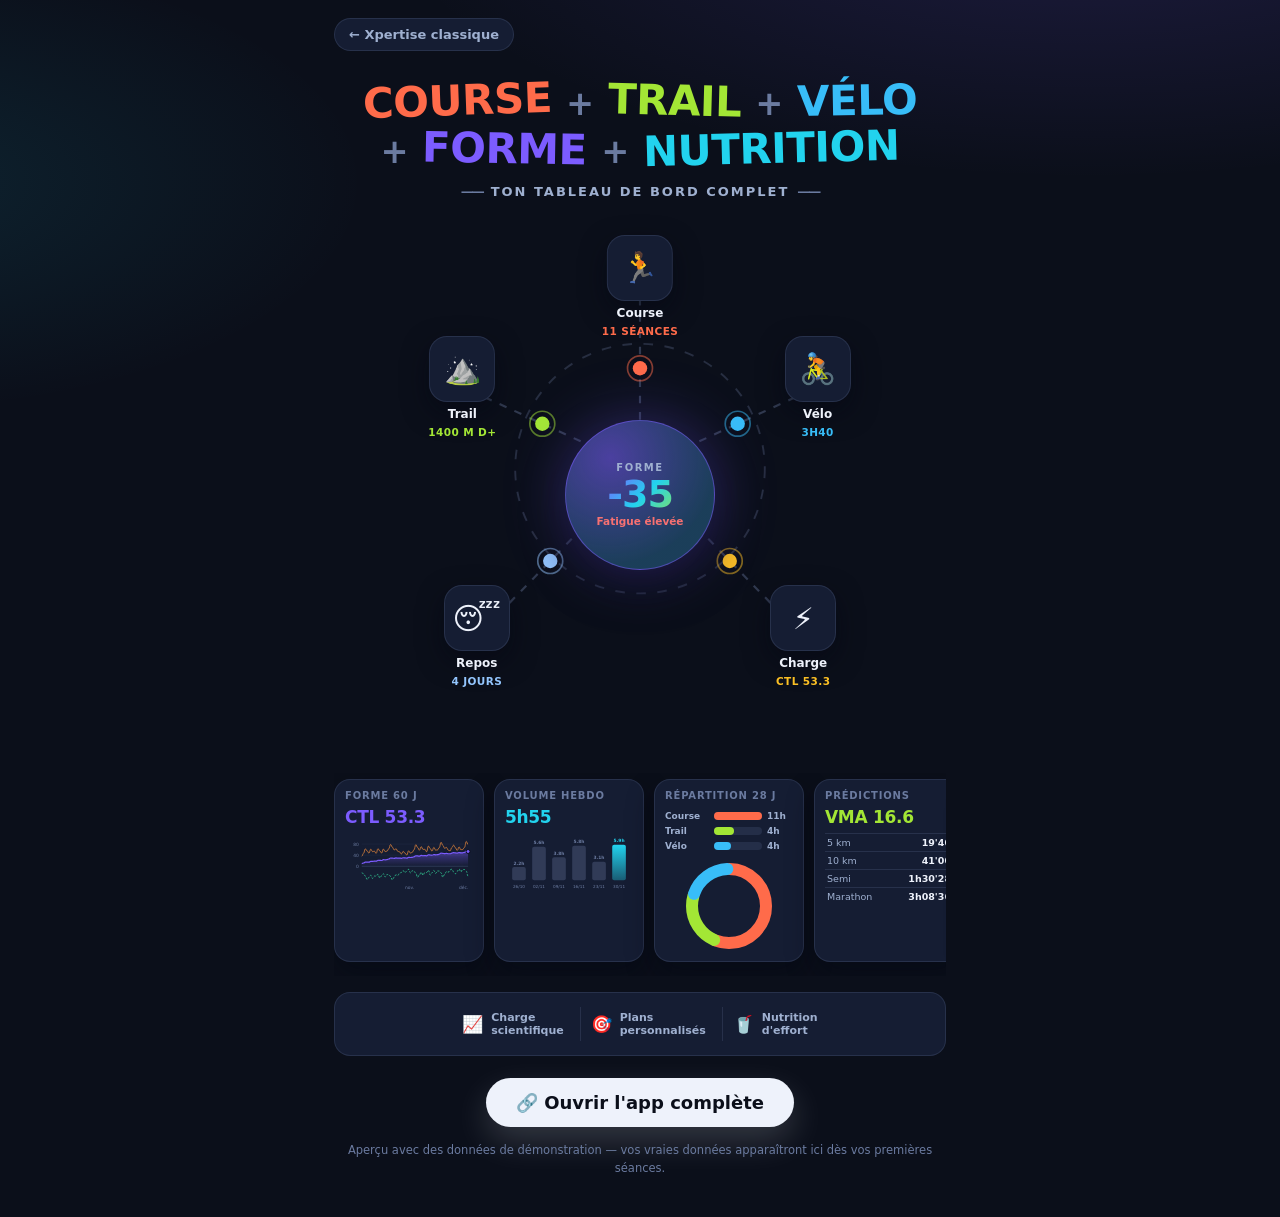
==== dashboard-v2.html @ d27de487 "Dashboard bêta v2 : hub orbital fluide Nouvelle page dashboard-v2.html inspirée d'un style hub-and-s" ====
<!DOCTYPE html>
<html lang="fr">
<head>
  <meta charset="UTF-8">
  <meta name="viewport" content="width=device-width, initial-scale=1, viewport-fit=cover">
  <meta name="theme-color" content="#0b0f1a">
  <title>Xpertise · Dashboard bêta</title>
  <link rel="icon" href="icons/icon-192.png">
  <link rel="stylesheet" href="css/style.css">
  <style>
    /* ===== Dashboard v2 — style "hub orbital" fluide ===== */
    .v2 { max-width: 640px; margin: 0 auto; padding: 18px 14px calc(40px + env(safe-area-inset-bottom, 0px)); }
    .v2-back { display: inline-flex; align-items: center; gap: 6px; color: var(--txt-2); text-decoration: none; font-size: 13px; font-weight: 700; padding: 8px 14px; border: 1px solid var(--line); border-radius: 999px; background: var(--card); }

    /* --- Titre expressif multicolore --- */
    .v2-title { text-align: center; margin: 26px 0 4px; font-weight: 900; letter-spacing: -.5px; line-height: 1.15; font-size: clamp(26px, 8vw, 42px); }
    .v2-title span { display: inline-block; }
    .w-run   { color: #ff6b4a; transform: rotate(-2deg); }
    .w-plus  { color: var(--txt-3); font-weight: 700; font-size: .8em; }
    .w-trail { color: #a3e635; transform: rotate(1.5deg); }
    .w-bike  { color: #38bdf8; transform: rotate(-1deg); }
    .w-forme { color: #7c5cff; transform: rotate(1deg); }
    .w-nutri { color: #22d3ee; transform: rotate(-1.5deg); }
    .v2-sub { text-align: center; color: var(--txt-2); font-size: clamp(10.5px, 3.2vw, 13px); font-weight: 800; letter-spacing: 2px; text-transform: uppercase; margin: 10px 0 6px; white-space: nowrap; }
    .v2-sub::before, .v2-sub::after { content: "——"; letter-spacing: -2px; margin: 0 8px; color: var(--txt-3); }

    /* --- Hub orbital --- */
    .hub { position: relative; width: 100%; max-width: 480px; aspect-ratio: 1 / 1.05; margin: 44px auto 0; }
    .hub svg.wires { position: absolute; inset: 0; width: 100%; height: 100%; }
    .hub-item { position: absolute; transform: translate(-50%, -50%); display: flex; flex-direction: column; align-items: center; gap: 5px; text-align: center; animation: bob 5s ease-in-out infinite; }
    .hub-item:nth-child(odd) { animation-delay: -2.5s; }
    @keyframes bob { 0%,100% { margin-top: 0; } 50% { margin-top: -7px; } }
    .hub-tile {
      width: clamp(52px, 15vw, 66px); height: clamp(52px, 15vw, 66px);
      border-radius: 18px; display: grid; place-items: center;
      font-size: clamp(24px, 7vw, 30px);
      background: var(--card); border: 1px solid var(--line);
      box-shadow: 0 10px 26px rgba(3, 6, 18, .5);
    }
    .hub-name { font-size: 12px; font-weight: 800; }
    .hub-val { font-size: 10.5px; font-weight: 800; letter-spacing: .4px; text-transform: uppercase; }
    .hv-run { color: #ff6b4a; } .hv-trail { color: #a3e635; } .hv-bike { color: #38bdf8; }
    .hv-rest { color: #93c5fd; } .hv-load { color: #fbbf24; }
    .hub-center {
      position: absolute; left: 50%; top: 50%; transform: translate(-50%, -50%);
      width: clamp(120px, 34vw, 150px); height: clamp(120px, 34vw, 150px); border-radius: 50%;
      display: flex; flex-direction: column; align-items: center; justify-content: center; gap: 2px;
      background: radial-gradient(circle at 30% 25%, rgba(124,92,255,.5), rgba(34,211,238,.15) 70%), var(--card-2);
      border: 1px solid rgba(124, 92, 255, .5);
      box-shadow: 0 0 60px rgba(124, 92, 255, .35), 0 18px 40px rgba(3,6,18,.6);
    }
    .hub-center .c-lab { font-size: 10px; font-weight: 800; letter-spacing: 1.5px; color: var(--txt-2); text-transform: uppercase; }
    .hub-center .c-val { font-size: clamp(28px, 9vw, 38px); font-weight: 900; letter-spacing: -1px; background: var(--grad-hero); -webkit-background-clip: text; background-clip: text; color: transparent; line-height: 1; }
    .hub-center .c-tag { font-size: 10.5px; font-weight: 800; }

    /* --- Mini-écrans --- */
    .screens { display: flex; gap: 10px; margin-top: 26px; overflow-x: auto; padding: 6px 2px 14px; scroll-snap-type: x mandatory; }
    .screens::-webkit-scrollbar { display: none; }
    .mini {
      flex: 0 0 150px; scroll-snap-align: start;
      background: var(--card); border: 1px solid var(--line); border-radius: 16px;
      padding: 10px 10px 12px; box-shadow: 0 12px 28px rgba(3,6,18,.45);
      display: flex; flex-direction: column; gap: 6px;
    }
    .mini h4 { font-size: 10px; text-transform: uppercase; letter-spacing: .8px; color: var(--txt-3); font-weight: 800; }
    .mini .big { font-size: 17px; font-weight: 900; letter-spacing: -.3px; }
    .mini svg { width: 100%; height: auto; }
    .mini table { width: 100%; border-collapse: collapse; font-size: 9.5px; font-variant-numeric: tabular-nums; }
    .mini td { padding: 3px 2px; border-top: 1px solid var(--line); color: var(--txt-2); }
    .mini td b { color: var(--txt); }
    .mini .bars { display: grid; gap: 5px; }
    .mini .bars .brow { display: grid; grid-template-columns: 44px 1fr 26px; gap: 5px; align-items: center; font-size: 9px; color: var(--txt-2); font-weight: 700; }
    .mini .bars i { display: block; height: 8px; border-radius: 4px; }

    /* --- Badges bas --- */
    .v2-badges { display: flex; flex-wrap: wrap; justify-content: center; gap: 8px 6px; margin-top: 16px; padding: 14px 10px; border: 1px solid var(--line); border-radius: 16px; background: var(--card); }
    .v2-badge { display: flex; align-items: center; gap: 8px; font-size: 11px; font-weight: 800; color: var(--txt-2); padding: 4px 10px; }
    .v2-badge + .v2-badge { border-left: 1px solid var(--line); }
    .v2-badge .bi { font-size: 17px; }

    .v2-cta { display: flex; justify-content: center; margin-top: 22px; }
    .v2-cta a {
      display: inline-flex; align-items: center; gap: 10px; text-decoration: none;
      background: #eef2fb; color: #0b0f1a; font-weight: 900; font-size: 18px;
      padding: 14px 30px; border-radius: 999px; box-shadow: 0 14px 34px rgba(238,242,251,.18);
      transition: transform .15s;
    }
    .v2-cta a:active { transform: scale(.96); }
    .v2-note { text-align: center; color: var(--txt-3); font-size: 11.5px; margin-top: 14px; line-height: 1.6; }

    @media (prefers-reduced-motion: reduce) { .hub-item, .orbit-ring { animation: none !important; } }
  </style>
</head>
<body>
  <div class="v2">
    <a class="v2-back" href="./index.html#dashboard">← Xpertise classique</a>

    <h1 class="v2-title">
      <span class="w-run">COURSE</span> <span class="w-plus">+</span>
      <span class="w-trail">TRAIL</span> <span class="w-plus">+</span>
      <span class="w-bike">VÉLO</span><br>
      <span class="w-plus">+</span> <span class="w-forme">FORME</span>
      <span class="w-plus">+</span> <span class="w-nutri">NUTRITION</span>
    </h1>
    <div class="v2-sub">Ton tableau de bord complet</div>

    <div class="hub" id="hub"></div>
    <div class="screens" id="screens"></div>

    <div class="v2-badges">
      <div class="v2-badge"><span class="bi">📈</span>Charge<br>scientifique</div>
      <div class="v2-badge"><span class="bi">🎯</span>Plans<br>personnalisés</div>
      <div class="v2-badge"><span class="bi">🥤</span>Nutrition<br>d'effort</div>
    </div>

    <div class="v2-cta"><a href="./index.html#dashboard">🔗 Ouvrir l'app complète</a></div>
    <p class="v2-note" id="v2-note"></p>
  </div>

  <script type="module">
    import { db } from './js/db.js';
    import { fmt, currentFitness, weeklyStats, fitnessSeries, perfReference, predictionTable, daysBetween, todayIso } from './js/metrics.js';
    import { fitnessChart, weeklyBars, donut, sparkline } from './js/charts.js';
    import { tsbLabel } from './js/advice.js';

    let { workouts, profile } = db.get();
    let demo = false;

    // pas encore de données → jeu de démonstration (non enregistré)
    if (!workouts.length) {
      demo = true;
      const iso = o => { const d = new Date(); d.setDate(d.getDate() + o); return d.toISOString().slice(0, 10); };
      workouts = [];
      for (let wk = 9; wk >= 0; wk--) {
        const f = wk % 4 === 1 ? .6 : 1;
        workouts.push({ sport: 'run', date: iso(-wk * 7 - 5), title: 'VMA', durationMin: 55 * f, distanceKm: 9.5 * f, elevGain: 40, avgHr: 168 });
        workouts.push({ sport: 'run', date: iso(-wk * 7 - 3), title: 'EF', durationMin: 50 * f, distanceKm: 8 * f, elevGain: 60, avgHr: 138 });
        if (wk % 2 === 0) workouts.push({ sport: 'bike', date: iso(-wk * 7 - 2), title: 'Vélo Z2', durationMin: 110 * f, distanceKm: 50 * f, elevGain: 450, avgHr: 130 });
        workouts.push({ sport: wk % 3 === 0 ? 'trail' : 'run', date: iso(-wk * 7 - 1), title: 'Sortie longue', durationMin: (95 + (9 - wk) * 5) * f, distanceKm: (14 + (9 - wk) * .8) * f, elevGain: wk % 3 === 0 ? 700 : 120, avgHr: 146 });
        workouts.push({ sport: 'rest', date: iso(-wk * 7), durationMin: 0, steps: 9000 });
      }
      workouts.push({ sport: 'run', date: iso(-9), title: '10 km', durationMin: 41, distanceKm: 10, elevGain: 20, avgHr: 179, isRace: true });
      profile = { ...profile, hrMax: profile.hrMax || 190, hrRest: profile.hrRest || 52, weightKg: profile.weightKg || 68 };
    }

    const fit = currentFitness(workouts, profile);
    const tsb = tsbLabel(fit.tsb);
    const weeks = weeklyStats(workouts, profile, 8);
    const w4 = weeks.slice(-4);
    const today = todayIso();
    const in28 = w => daysBetween(w.date, today) >= 0 && daysBetween(w.date, today) < 28;
    const cnt = s => workouts.filter(w => w.sport === s && in28(w)).length;
    const sum = (s, k) => Math.round(workouts.filter(w => w.sport === s && in28(w)).reduce((a, w) => a + (w[k] || 0), 0));

    // ---------- Hub orbital ----------
    const P = {
      center: [50, 47],
      top: [50, 9],
      left: [13, 30], right: [87, 30],
      bl: [16, 82], br: [84, 82],
    };
    const sats = [
      { pos: 'top',  ico: '🏃', name: 'Course', val: `${cnt('run')} séances`, cls: 'hv-run', col: '#ff6b4a' },
      { pos: 'left', ico: '⛰️', name: 'Trail', val: `${sum('trail', 'elevGain')} m D+`, cls: 'hv-trail', col: '#a3e635' },
      { pos: 'right', ico: '🚴', name: 'Vélo', val: fmt.dur(sum('bike', 'durationMin')), cls: 'hv-bike', col: '#38bdf8' },
      { pos: 'bl', ico: '😴', name: 'Repos', val: `${cnt('rest')} jours`, cls: 'hv-rest', col: '#93c5fd' },
      { pos: 'br', ico: '⚡', name: 'Charge', val: `CTL ${fit.ctl}`, cls: 'hv-load', col: '#fbbf24' },
    ];
    const [cx, cy] = P.center;
    const wires = sats.map(s => {
      const [x, y] = P[s.pos];
      const mx = cx + (x - cx) * 0.55, my = cy + (y - cy) * 0.55;
      return `<line x1="${cx}" y1="${cy}" x2="${x}" y2="${y}" stroke="rgba(148,170,220,.28)" stroke-width=".45" stroke-dasharray="1.6 1.8"/>
        <circle cx="${mx}" cy="${my}" r="1.5" fill="${s.col}"/>
        <circle cx="${mx}" cy="${my}" r="2.6" fill="none" stroke="${s.col}" stroke-width=".35" opacity=".5"/>`;
    }).join('');
    document.getElementById('hub').innerHTML = `
      <svg class="wires" viewBox="0 0 100 105" preserveAspectRatio="none">
        <circle cx="${cx}" cy="${cy}" r="26" fill="none" stroke="rgba(148,170,220,.2)" stroke-width=".4" stroke-dasharray="2 2.4"/>
        ${wires}
      </svg>
      ${sats.map(s => `
        <div class="hub-item" style="left:${P[s.pos][0]}%;top:${P[s.pos][1] / 1.05}%">
          <div class="hub-tile">${s.ico}</div>
          <div class="hub-name">${s.name}</div>
          <div class="hub-val ${s.cls}">${s.val}</div>
        </div>`).join('')}
      <div class="hub-center">
        <span class="c-lab">Forme</span>
        <span class="c-val">${fit.tsb > 0 ? '+' : ''}${Math.round(fit.tsb)}</span>
        <span class="c-tag" style="color:${{ bad: '#f87171', warn: '#fbbf24', info: '#9fb0d0', good: '#34d399' }[tsb.cls] || '#9fb0d0'}">${tsb.label}</span>
      </div>`;

    // ---------- Mini-écrans ----------
    const pref = perfReference(workouts, profile);
    const series = fitnessSeries(workouts, profile, 60);
    const lastHr = workouts.find(w => w.series?.hr?.length)?.series.hr;
    const bySport = [
      { l: 'Course', v: sum('run', 'durationMin'), c: '#ff6b4a' },
      { l: 'Trail', v: sum('trail', 'durationMin'), c: '#a3e635' },
      { l: 'Vélo', v: sum('bike', 'durationMin'), c: '#38bdf8' },
    ];
    const maxSport = Math.max(1, ...bySport.map(b => b.v));

    document.getElementById('screens').innerHTML = `
      <div class="mini">
        <h4>Forme 60 j</h4>
        <span class="big" style="color:#7c5cff">CTL ${fit.ctl}</span>
        ${fitnessChart(series, { width: 260, height: 120 })}
      </div>
      <div class="mini">
        <h4>Volume hebdo</h4>
        <span class="big" style="color:#22d3ee">${fmt.dur(weeks.at(-1)?.durationMin || 0)}</span>
        ${weeklyBars(weeks.slice(-6), 'durationMin', { width: 260, height: 120, color: '#22d3ee' })}
      </div>
      <div class="mini">
        <h4>Répartition 28 j</h4>
        <div class="bars" style="margin-top:4px">
          ${bySport.map(b => `<div class="brow"><span>${b.l}</span><span style="background:rgba(148,170,220,.12);border-radius:4px"><i style="width:${Math.round(b.v / maxSport * 100)}%;background:${b.c}"></i></span><span>${Math.round(b.v / 60)}h</span></div>`).join('')}
        </div>
        <div style="display:flex;justify-content:center;margin-top:6px">${donut(bySport.map(b => ({ value: b.v, color: b.c })), { size: 86, stroke: 12 })}</div>
      </div>
      ${pref ? `<div class="mini">
        <h4>Prédictions</h4>
        <span class="big" style="color:#a3e635">VMA ${pref.vma.toFixed(1)}</span>
        <table>${predictionTable(pref.refDistKm, pref.refTimeMin).slice(0, 4).map(p =>
          `<tr><td>${p.label.replace(/ \(.*\)/, '')}</td><td style="text-align:right"><b>${fmt.durSec(p.timeMin * 60)}</b></td></tr>`).join('')}</table>
      </div>` : ''}
      ${lastHr ? `<div class="mini">
        <h4>Dernière FC</h4>
        <span class="big" style="color:#ff6b4a">♥ ${Math.max(...lastHr)} max</span>
        ${sparkline(lastHr, { width: 260, height: 90, color: '#ff6b4a' })}
      </div>` : `<div class="mini">
        <h4>Cette semaine</h4>
        <span class="big" style="color:#fbbf24">${weeks.at(-1)?.count || 0} séances</span>
        <table>
          <tr><td>Distance</td><td style="text-align:right"><b>${Math.round(weeks.at(-1)?.distanceKm || 0)} km</b></td></tr>
          <tr><td>D+</td><td style="text-align:right"><b>${Math.round(weeks.at(-1)?.elevGain || 0)} m</b></td></tr>
          <tr><td>Charge</td><td style="text-align:right"><b>${Math.round(weeks.at(-1)?.load || 0)}</b></td></tr>
          <tr><td>Repos</td><td style="text-align:right"><b>😴 ${weeks.at(-1)?.restCount || 0}</b></td></tr>
        </table>
      </div>`}
    `;

    document.getElementById('v2-note').textContent = demo
      ? 'Aperçu avec des données de démonstration — vos vraies données apparaîtront ici dès vos premières séances.'
      : 'Dashboard bêta alimenté par vos données réelles — dites-moi ce que vous en pensez !';
  </script>
</body>
</html>
---- css/style.css ----
/* ===========================================================
   Xpertise — Coach Endurance
   DA : sombre, dynamique, accents dégradés "énergie"
   Responsive : Z Fold4 écran externe (~344-390px), interne (~700-840px), desktop
   =========================================================== */

:root {
  --bg: #0b0f1a;
  --bg-soft: #101627;
  --card: #151d33;
  --card-2: #1a2440;
  --line: rgba(148, 170, 220, .14);
  --txt: #eef2fb;
  --txt-2: #9fb0d0;
  --txt-3: #6b7ba0;

  --run: #ff6b4a;
  --bike: #38bdf8;
  --trail: #a3e635;
  --accent: #7c5cff;
  --accent-2: #22d3ee;
  --good: #34d399;
  --warn: #fbbf24;
  --bad: #f87171;

  --grad-hero: linear-gradient(135deg, #7c5cff 0%, #22d3ee 55%, #a3e635 120%);
  --grad-run: linear-gradient(135deg, #ff6b4a, #ffb03a);
  --grad-bike: linear-gradient(135deg, #38bdf8, #7c5cff);
  --grad-card: linear-gradient(160deg, rgba(124, 92, 255, .16), rgba(34, 211, 238, .05) 60%);

  --r-lg: 20px;
  --r-md: 14px;
  --r-sm: 10px;
  --shadow: 0 10px 30px rgba(3, 6, 18, .45);
  --tabbar-h: 62px;
  --safe-b: env(safe-area-inset-bottom, 0px);
}

* { box-sizing: border-box; margin: 0; padding: 0; }
html { -webkit-text-size-adjust: 100%; }

body {
  font-family: system-ui, -apple-system, "Segoe UI", Roboto, sans-serif;
  background:
    radial-gradient(1200px 500px at 85% -10%, rgba(124, 92, 255, .18), transparent 60%),
    radial-gradient(900px 420px at -10% 15%, rgba(34, 211, 238, .10), transparent 55%),
    var(--bg);
  color: var(--txt);
  min-height: 100dvh;
  overscroll-behavior-y: none;
}

#app { display: flex; flex-direction: column; min-height: 100dvh; }

/* ---------- Top bar ---------- */
.topbar {
  position: sticky; top: 0; z-index: 30;
  display: flex; align-items: center; justify-content: space-between;
  padding: calc(env(safe-area-inset-top, 0px) + 10px) 16px 10px;
  background: rgba(11, 15, 26, .82);
  backdrop-filter: blur(14px);
  border-bottom: 1px solid var(--line);
}
.brand { display: flex; align-items: center; gap: 10px; }
.brand-logo {
  width: 38px; height: 38px; border-radius: 12px;
  display: grid; place-items: center;
  font-weight: 900; font-size: 20px; color: #0b0f1a;
  background: var(--grad-hero);
  box-shadow: 0 4px 18px rgba(124, 92, 255, .45);
}
.brand-txt { display: flex; flex-direction: column; line-height: 1.15; }
.brand-name { font-weight: 800; letter-spacing: .4px; font-size: 17px; }
.brand-sub { font-size: 11px; color: var(--txt-2); }

.icon-btn {
  width: 40px; height: 40px; border-radius: 12px; border: 1px solid var(--line);
  background: var(--card); color: var(--txt); font-size: 22px; font-weight: 700;
  cursor: pointer; transition: transform .15s, background .15s;
}
.icon-btn:active { transform: scale(.92); }

/* ---------- Main view ---------- */
.view {
  flex: 1;
  padding: 14px 14px calc(var(--tabbar-h) + var(--safe-b) + 20px);
  max-width: 1180px; margin: 0 auto; width: 100%;
  animation: viewIn .25s ease;
}
@keyframes viewIn { from { opacity: 0; transform: translateY(8px); } to { opacity: 1; transform: none; } }

/* ---------- Tab bar ---------- */
.tabbar {
  position: fixed; bottom: 0; left: 0; right: 0; z-index: 30;
  display: grid; grid-template-columns: repeat(6, 1fr);
  height: calc(var(--tabbar-h) + var(--safe-b));
  padding-bottom: var(--safe-b);
  background: rgba(13, 18, 32, .92);
  backdrop-filter: blur(16px);
  border-top: 1px solid var(--line);
}
.tab {
  display: flex; flex-direction: column; align-items: center; justify-content: center; gap: 2px;
  background: none; border: none; color: var(--txt-3);
  font-size: 10px; font-weight: 600; cursor: pointer;
  transition: color .15s;
}
.tab-ico { font-size: 18px; line-height: 1; }
.tab.active { color: var(--txt); }
.tab.active .tab-ico {
  background: var(--grad-hero);
  -webkit-background-clip: text; background-clip: text; color: transparent;
  filter: drop-shadow(0 0 8px rgba(124, 92, 255, .6));
}

/* ---------- Cards & layout ---------- */
.grid { display: grid; gap: 12px; }
.cards-2, .cards-3, .cards-4 { display: grid; gap: 12px; grid-template-columns: 1fr; }

.card {
  background: var(--card);
  border: 1px solid var(--line);
  border-radius: var(--r-lg);
  padding: 16px;
  box-shadow: var(--shadow);
  position: relative;
  overflow: hidden;
}
.card.glow { background: var(--grad-card), var(--card); }
.card h3 {
  font-size: 13px; text-transform: uppercase; letter-spacing: 1px;
  color: var(--txt-2); margin-bottom: 12px; font-weight: 700;
  display: flex; align-items: center; justify-content: space-between; gap: 8px;
}
.card h3 .h-act { font-size: 11px; letter-spacing: 0; text-transform: none; color: var(--accent-2); cursor: pointer; background: none; border: none; font-weight: 700; }

.section-title {
  font-size: 19px; font-weight: 800; margin: 22px 2px 12px;
  display: flex; align-items: center; gap: 8px;
}
.section-title::before {
  content: ""; width: 5px; height: 20px; border-radius: 3px;
  background: var(--grad-hero); display: inline-block;
}

/* ---------- Hero ---------- */
.hero {
  border-radius: var(--r-lg); padding: 20px 18px;
  background:
    radial-gradient(400px 180px at 90% -20%, rgba(163, 230, 53, .25), transparent 60%),
    linear-gradient(135deg, rgba(124, 92, 255, .35), rgba(34, 211, 238, .18)),
    var(--card-2);
  border: 1px solid rgba(124, 92, 255, .35);
  box-shadow: var(--shadow);
}
.hero .hello { font-size: 13px; color: var(--txt-2); }
.hero .hero-line { font-size: 21px; font-weight: 800; margin: 4px 0 2px; line-height: 1.25; }
.hero .hero-line b { background: var(--grad-hero); -webkit-background-clip: text; background-clip: text; color: transparent; }
.hero .hero-note { font-size: 12.5px; color: var(--txt-2); margin-top: 6px; line-height: 1.5; }

/* ---------- Stat tiles ---------- */
.stat { display: flex; flex-direction: column; gap: 2px; }
.stat .v { font-size: 26px; font-weight: 800; letter-spacing: -.5px; line-height: 1.1; font-variant-numeric: tabular-nums; }
.stat .v small { font-size: 13px; color: var(--txt-2); font-weight: 600; }
.stat .l { font-size: 11px; color: var(--txt-3); text-transform: uppercase; letter-spacing: .8px; font-weight: 700; }
.stat .d { font-size: 12px; margin-top: 3px; }
.up { color: var(--good); } .down { color: var(--bad); } .flat { color: var(--txt-2); }

.info-btn {
  width: 18px; height: 18px; border-radius: 50%; flex: none;
  border: 1px solid rgba(124, 92, 255, .55);
  background: rgba(124, 92, 255, .15); color: #b7a6ff;
  font-size: 11px; font-weight: 800; font-style: italic; font-family: Georgia, serif;
  cursor: pointer; display: inline-grid; place-items: center;
  vertical-align: 2px; margin-left: 6px; padding: 0; line-height: 1;
  transition: background .15s, transform .1s;
}
.info-btn:active { transform: scale(.9); }
.info-btn:hover { background: rgba(124, 92, 255, .3); }

.badge {
  display: inline-flex; align-items: center; gap: 5px;
  padding: 3px 10px; border-radius: 999px;
  font-size: 11px; font-weight: 700;
  border: 1px solid var(--line); background: var(--bg-soft); color: var(--txt-2);
}
.badge.good { color: var(--good); border-color: rgba(52, 211, 153, .4); background: rgba(52, 211, 153, .08); }
.badge.warn { color: var(--warn); border-color: rgba(251, 191, 36, .4); background: rgba(251, 191, 36, .08); }
.badge.bad  { color: var(--bad);  border-color: rgba(248, 113, 113, .4); background: rgba(248, 113, 113, .08); }
.badge.run  { color: var(--run);  border-color: rgba(255, 107, 74, .4); background: rgba(255, 107, 74, .08); }
.badge.bike { color: var(--bike); border-color: rgba(56, 189, 248, .4); background: rgba(56, 189, 248, .08); }
.badge.trail{ color: var(--trail);border-color: rgba(163, 230, 53, .4); background: rgba(163, 230, 53, .08); }
.badge.accent{ color:#b7a6ff; border-color: rgba(124,92,255,.45); background: rgba(124,92,255,.1); }

/* ---------- Gauge / meters ---------- */
.meter { height: 8px; border-radius: 999px; background: var(--bg-soft); overflow: hidden; }
.meter > i { display: block; height: 100%; border-radius: 999px; background: var(--grad-hero); transition: width .6s cubic-bezier(.2,.8,.2,1); }

/* ---------- Workout list ---------- */
.wo-item {
  display: flex; align-items: center; gap: 12px;
  padding: 12px 14px; border-radius: var(--r-md);
  background: var(--card); border: 1px solid var(--line);
  cursor: pointer; transition: transform .12s, border-color .15s;
}
.wo-item:active { transform: scale(.985); }
.wo-item:hover { border-color: rgba(124, 92, 255, .5); }
.wo-ico {
  width: 42px; height: 42px; border-radius: 12px; flex: none;
  display: grid; place-items: center; font-size: 20px;
}
.wo-ico.run { background: rgba(255, 107, 74, .14); }
.wo-ico.bike { background: rgba(56, 189, 248, .14); }
.wo-ico.trail { background: rgba(163, 230, 53, .14); }
.wo-ico.rest { background: rgba(96, 165, 250, .12); }
.wo-item.rest-item { opacity: .8; background: var(--bg-soft); }
.badge.rest { color: #93c5fd; border-color: rgba(96, 165, 250, .4); background: rgba(96, 165, 250, .08); }
.wo-main { flex: 1; min-width: 0; }
.wo-title { font-weight: 700; font-size: 14.5px; white-space: nowrap; overflow: hidden; text-overflow: ellipsis; }
.wo-meta { font-size: 12px; color: var(--txt-2); margin-top: 2px; }
.wo-right { text-align: right; font-size: 12px; color: var(--txt-2); flex: none; }
.wo-right b { display: block; font-size: 14px; color: var(--txt); font-variant-numeric: tabular-nums; }

/* ---------- Forms ---------- */
.form { display: grid; gap: 12px; }
.f-row { display: grid; gap: 12px; grid-template-columns: 1fr 1fr; }
.f-row-3 { display: grid; gap: 10px; grid-template-columns: 1fr 1fr 1fr; }
label.f { display: grid; gap: 5px; font-size: 12px; color: var(--txt-2); font-weight: 600; }
input, select, textarea {
  width: 100%; padding: 11px 12px; border-radius: var(--r-sm);
  background: var(--bg-soft); border: 1px solid var(--line);
  color: var(--txt); font-size: 15px; font-family: inherit;
  outline: none; transition: border-color .15s;
}
input:focus, select:focus, textarea:focus { border-color: var(--accent); }
input[type="file"] { padding: 9px; font-size: 13px; }

.btn {
  padding: 12px 18px; border-radius: 12px; border: none; cursor: pointer;
  font-size: 15px; font-weight: 800; color: #0b0f1a;
  background: var(--grad-hero);
  box-shadow: 0 6px 20px rgba(124, 92, 255, .35);
  transition: transform .12s, filter .15s;
}
.btn:active { transform: scale(.97); }
.btn.ghost {
  background: var(--card); color: var(--txt);
  border: 1px solid var(--line); box-shadow: none;
}
.btn.danger { background: linear-gradient(135deg, #f87171, #fb923c); }
.btn.sm { padding: 8px 14px; font-size: 13px; border-radius: 10px; }
.btn:disabled { opacity: .5; cursor: not-allowed; }

.seg {
  display: grid; grid-auto-flow: column; gap: 4px;
  background: var(--bg-soft); border: 1px solid var(--line);
  border-radius: 12px; padding: 4px;
}
.seg button {
  padding: 9px 6px; border: none; border-radius: 9px; cursor: pointer;
  background: transparent; color: var(--txt-2); font-weight: 700; font-size: 13px;
  transition: background .15s, color .15s;
}
.seg button.on { background: var(--card-2); color: var(--txt); box-shadow: inset 0 0 0 1px rgba(124, 92, 255, .5); }

/* ---------- Modal ---------- */
.modal-back {
  position: fixed; inset: 0; z-index: 50;
  background: rgba(4, 7, 15, .7); backdrop-filter: blur(4px);
  display: flex; align-items: flex-end; justify-content: center;
  animation: fadeIn .2s ease;
}
@keyframes fadeIn { from { opacity: 0; } }
.modal {
  width: 100%; max-width: 640px; max-height: 88dvh; overflow-y: auto;
  background: var(--bg-soft); border: 1px solid var(--line);
  border-radius: 22px 22px 0 0; padding: 20px 18px calc(20px + var(--safe-b));
  animation: slideUp .25s cubic-bezier(.2, .8, .2, 1);
}
@keyframes slideUp { from { transform: translateY(40px); opacity: .4; } }
.modal h2 { font-size: 18px; font-weight: 800; margin-bottom: 16px; }
.modal-close { float: right; background: none; border: none; color: var(--txt-2); font-size: 22px; cursor: pointer; }

/* ---------- Toast ---------- */
#toast-root { position: fixed; bottom: calc(var(--tabbar-h) + var(--safe-b) + 12px); left: 0; right: 0; z-index: 60; display: flex; flex-direction: column; align-items: center; gap: 8px; pointer-events: none; }
.toast {
  padding: 11px 18px; border-radius: 12px; font-size: 13.5px; font-weight: 600;
  background: var(--card-2); border: 1px solid rgba(124, 92, 255, .45);
  box-shadow: var(--shadow); max-width: 92vw;
  animation: toastIn .25s ease;
}
@keyframes toastIn { from { transform: translateY(14px); opacity: 0; } }

/* ---------- Charts (SVG) ---------- */
.chart-wrap { width: 100%; overflow-x: auto; }
.chart-wrap svg { display: block; width: 100%; height: auto; }
.chart-legend { display: flex; flex-wrap: wrap; gap: 12px; margin-top: 8px; font-size: 11.5px; color: var(--txt-2); }
.chart-legend i { width: 10px; height: 10px; border-radius: 3px; display: inline-block; margin-right: 5px; vertical-align: -1px; }

/* ---------- Tables ---------- */
.tbl-wrap { overflow-x: auto; border-radius: var(--r-md); border: 1px solid var(--line); }
table.tbl { width: 100%; border-collapse: collapse; font-size: 13px; min-width: 420px; }
.tbl th { text-align: left; padding: 10px 12px; font-size: 11px; text-transform: uppercase; letter-spacing: .6px; color: var(--txt-3); background: var(--bg-soft); }
.tbl td { padding: 10px 12px; border-top: 1px solid var(--line); font-variant-numeric: tabular-nums; }
.tbl tr.hl td { background: rgba(124, 92, 255, .1); }

/* ---------- Plan / timeline ---------- */
.week-block { border: 1px solid var(--line); border-radius: var(--r-md); overflow: hidden; margin-bottom: 10px; background: var(--card); }
.week-head {
  display: flex; align-items: center; justify-content: space-between; gap: 8px;
  padding: 11px 14px; cursor: pointer; background: var(--card-2);
  font-weight: 700; font-size: 13.5px;
}
.week-head .ph { font-size: 10.5px; }
.week-body { padding: 6px 10px 10px; display: grid; gap: 6px; }
.sess {
  display: flex; gap: 10px; padding: 9px 10px; border-radius: 10px;
  background: var(--bg-soft); border: 1px solid var(--line); font-size: 13px;
  align-items: flex-start;
}
.sess .day { flex: none; width: 40px; font-weight: 800; color: var(--accent-2); font-size: 12px; padding-top: 1px; }
.sess .st { font-weight: 700; }
.sess .sd { color: var(--txt-2); font-size: 12px; margin-top: 2px; line-height: 1.45; }

.phase-bar { display: flex; border-radius: 999px; overflow: hidden; height: 10px; margin: 8px 0 4px; }
.phase-bar i { display: block; height: 100%; }
.ph-base { background: #38bdf8; } .ph-build { background: #7c5cff; }
.ph-peak { background: #ff6b4a; } .ph-taper { background: #34d399; }

/* ---------- Advice ---------- */
.advice {
  display: flex; gap: 10px; padding: 12px 14px; border-radius: var(--r-md);
  background: var(--card); border: 1px solid var(--line);
  border-left: 4px solid var(--accent); font-size: 13.5px; line-height: 1.55;
}
.advice.good { border-left-color: var(--good); }
.advice.warn { border-left-color: var(--warn); }
.advice.bad { border-left-color: var(--bad); }
.advice .a-ico { flex: none; font-size: 18px; }

/* ---------- Nutrition ---------- */
.nutri-num { font-size: 30px; font-weight: 900; letter-spacing: -1px; background: var(--grad-hero); -webkit-background-clip: text; background-clip: text; color: transparent; }
.timeline { display: grid; gap: 0; position: relative; margin-left: 6px; }
.tl-item { position: relative; padding: 0 0 16px 22px; }
.tl-item::before {
  content: ""; position: absolute; left: 0; top: 4px;
  width: 11px; height: 11px; border-radius: 50%;
  background: var(--accent-2); box-shadow: 0 0 10px rgba(34, 211, 238, .7);
}
.tl-item::after {
  content: ""; position: absolute; left: 5px; top: 17px; bottom: 0;
  width: 1.5px; background: var(--line);
}
.tl-item:last-child::after { display: none; }
.tl-when { font-size: 11.5px; font-weight: 800; color: var(--accent-2); text-transform: uppercase; letter-spacing: .6px; }
.tl-what { font-size: 13.5px; margin-top: 2px; line-height: 1.5; color: var(--txt); }

/* ---------- Zones ---------- */
.zone-row { display: flex; align-items: center; gap: 10px; padding: 8px 0; border-bottom: 1px solid var(--line); font-size: 13px; }
.zone-row:last-child { border-bottom: none; }
.zone-chip { flex: none; width: 34px; height: 26px; border-radius: 8px; display: grid; place-items: center; font-weight: 800; font-size: 12px; color: #0b0f1a; }
.z1 { background: #60a5fa; } .z2 { background: #34d399; } .z3 { background: #fbbf24; }
.z4 { background: #fb923c; } .z5 { background: #f87171; }

.empty {
  text-align: center; padding: 34px 18px; color: var(--txt-2); font-size: 14px; line-height: 1.6;
}
.empty .big { font-size: 40px; display: block; margin-bottom: 8px; }

.muted { color: var(--txt-2); font-size: 12.5px; line-height: 1.55; }
.small { font-size: 12px; }
.mt8 { margin-top: 8px; } .mt12 { margin-top: 12px; } .mt16 { margin-top: 16px; }
.row { display: flex; align-items: center; gap: 10px; flex-wrap: wrap; }
.spread { justify-content: space-between; }

/* =========================================================
   Responsive : Z Fold4 externe étroit → interne carré → desktop
   ========================================================= */
@media (min-width: 540px) {
  .cards-2 { grid-template-columns: 1fr 1fr; }
  .cards-3 { grid-template-columns: 1fr 1fr; }
  .cards-4 { grid-template-columns: 1fr 1fr; }
  .view { padding-left: 20px; padding-right: 20px; }
}
@media (min-width: 760px) {
  .cards-3 { grid-template-columns: repeat(3, 1fr); }
  .cards-4 { grid-template-columns: repeat(4, 1fr); }
  .hero .hero-line { font-size: 25px; }
  .tabbar { max-width: 720px; left: 50%; transform: translateX(-50%); border-radius: 18px 18px 0 0; border: 1px solid var(--line); border-bottom: none; }
}
@media (min-width: 1024px) {
  .view { padding-top: 22px; }
  .split-2 { display: grid; grid-template-columns: 1.2fr .8fr; gap: 14px; align-items: start; }
}

/* écran très étroit (Fold externe ~344px) */
@media (max-width: 360px) {
  .f-row, .f-row-3 { grid-template-columns: 1fr; }
  .stat .v { font-size: 22px; }
  .tab span:last-child { font-size: 9px; }
  .brand-sub { display: none; }
}

@media (prefers-reduced-motion: reduce) {
  * { animation: none !important; transition: none !important; }
}
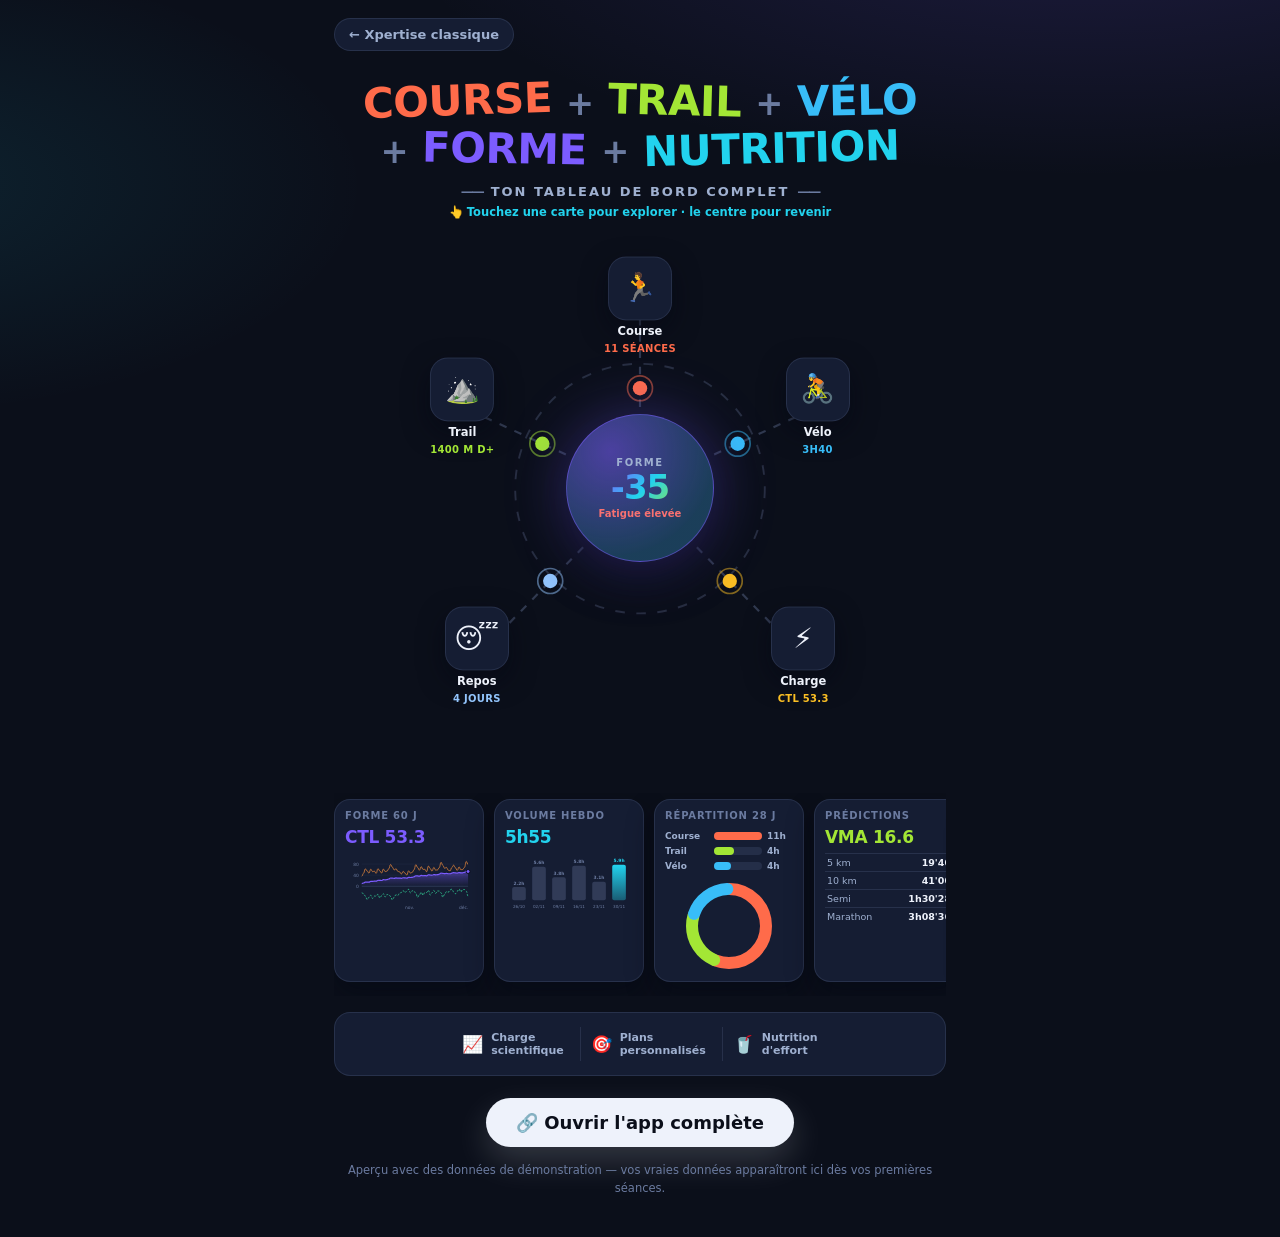
==== commit 1bd9c75a: "Hub orbital interactif : navigation en profondeur Le hub du dashboard bêta devient navigable : touch" ====
--- a/dashboard-v2.html
+++ b/dashboard-v2.html
@@ -8,7 +8,7 @@
   <link rel="icon" href="icons/icon-192.png">
   <link rel="stylesheet" href="css/style.css">
   <style>
-    /* ===== Dashboard v2 — style "hub orbital" fluide ===== */
+    /* ===== Dashboard v2 — hub orbital interactif ===== */
     .v2 { max-width: 640px; margin: 0 auto; padding: 18px 14px calc(40px + env(safe-area-inset-bottom, 0px)); }
     .v2-back { display: inline-flex; align-items: center; gap: 6px; color: var(--txt-2); text-decoration: none; font-size: 13px; font-weight: 700; padding: 8px 14px; border: 1px solid var(--line); border-radius: 999px; background: var(--card); }
 
@@ -23,35 +23,64 @@
     .w-nutri { color: #22d3ee; transform: rotate(-1.5deg); }
     .v2-sub { text-align: center; color: var(--txt-2); font-size: clamp(10.5px, 3.2vw, 13px); font-weight: 800; letter-spacing: 2px; text-transform: uppercase; margin: 10px 0 6px; white-space: nowrap; }
     .v2-sub::before, .v2-sub::after { content: "——"; letter-spacing: -2px; margin: 0 8px; color: var(--txt-3); }
+    .v2-hint { text-align: center; color: var(--accent-2); font-size: 11.5px; font-weight: 700; margin-top: 2px; }
 
     /* --- Hub orbital --- */
+    .hub-wrap { position: relative; }
     .hub { position: relative; width: 100%; max-width: 480px; aspect-ratio: 1 / 1.05; margin: 44px auto 0; }
-    .hub svg.wires { position: absolute; inset: 0; width: 100%; height: 100%; }
-    .hub-item { position: absolute; transform: translate(-50%, -50%); display: flex; flex-direction: column; align-items: center; gap: 5px; text-align: center; animation: bob 5s ease-in-out infinite; }
+    .hub svg.wires { position: absolute; inset: 0; width: 100%; height: 100%; pointer-events: none; }
+    .hub-item, .hub-center { cursor: pointer; -webkit-tap-highlight-color: transparent; user-select: none; }
+    .hub-item {
+      position: absolute; transform: translate(-50%, -50%);
+      display: flex; flex-direction: column; align-items: center; gap: 5px; text-align: center;
+      animation: bob 5s ease-in-out infinite;
+      transition: opacity .18s ease;
+      max-width: 108px;
+    }
     .hub-item:nth-child(odd) { animation-delay: -2.5s; }
     @keyframes bob { 0%,100% { margin-top: 0; } 50% { margin-top: -7px; } }
+    .hub.swapping .hub-item { opacity: 0; }
+    .hub.swapping .hub-center { opacity: 0; }
+    .hub-center { transition: opacity .18s ease; }
     .hub-tile {
-      width: clamp(52px, 15vw, 66px); height: clamp(52px, 15vw, 66px);
+      width: clamp(50px, 14vw, 64px); height: clamp(50px, 14vw, 64px);
       border-radius: 18px; display: grid; place-items: center;
-      font-size: clamp(24px, 7vw, 30px);
+      font-size: clamp(22px, 6.5vw, 28px);
       background: var(--card); border: 1px solid var(--line);
       box-shadow: 0 10px 26px rgba(3, 6, 18, .5);
-    }
-    .hub-name { font-size: 12px; font-weight: 800; }
-    .hub-val { font-size: 10.5px; font-weight: 800; letter-spacing: .4px; text-transform: uppercase; }
+      transition: transform .12s;
+    }
+    .hub-item:active .hub-tile { transform: scale(.9); }
+    .hub-name { font-size: 11.5px; font-weight: 800; line-height: 1.15; }
+    .hub-val { font-size: 10px; font-weight: 800; letter-spacing: .3px; text-transform: uppercase; line-height: 1.2; }
     .hv-run { color: #ff6b4a; } .hv-trail { color: #a3e635; } .hv-bike { color: #38bdf8; }
-    .hv-rest { color: #93c5fd; } .hv-load { color: #fbbf24; }
+    .hv-rest { color: #93c5fd; } .hv-load { color: #fbbf24; } .hv-perf { color: #22d3ee; } .hv-muted { color: var(--txt-3); }
     .hub-center {
-      position: absolute; left: 50%; top: 50%; transform: translate(-50%, -50%);
-      width: clamp(120px, 34vw, 150px); height: clamp(120px, 34vw, 150px); border-radius: 50%;
+      position: absolute; left: 50%; top: 44.7%; transform: translate(-50%, -50%);
+      width: clamp(118px, 33vw, 148px); height: clamp(118px, 33vw, 148px); border-radius: 50%;
       display: flex; flex-direction: column; align-items: center; justify-content: center; gap: 2px;
       background: radial-gradient(circle at 30% 25%, rgba(124,92,255,.5), rgba(34,211,238,.15) 70%), var(--card-2);
       border: 1px solid rgba(124, 92, 255, .5);
       box-shadow: 0 0 60px rgba(124, 92, 255, .35), 0 18px 40px rgba(3,6,18,.6);
-    }
+      text-align: center; padding: 8px;
+    }
+    .hub-center .c-ico { font-size: 26px; line-height: 1; }
     .hub-center .c-lab { font-size: 10px; font-weight: 800; letter-spacing: 1.5px; color: var(--txt-2); text-transform: uppercase; }
-    .hub-center .c-val { font-size: clamp(28px, 9vw, 38px); font-weight: 900; letter-spacing: -1px; background: var(--grad-hero); -webkit-background-clip: text; background-clip: text; color: transparent; line-height: 1; }
-    .hub-center .c-tag { font-size: 10.5px; font-weight: 800; }
+    .hub-center .c-val { font-size: clamp(24px, 8vw, 34px); font-weight: 900; letter-spacing: -1px; background: var(--grad-hero); -webkit-background-clip: text; background-clip: text; color: transparent; line-height: 1.05; }
+    .hub-center .c-tag { font-size: 10px; font-weight: 800; }
+    .hub-back {
+      position: absolute; left: 2px; top: -36px; z-index: 5;
+      display: none; align-items: center; gap: 5px;
+      background: var(--card); border: 1px solid rgba(124,92,255,.5); color: var(--txt);
+      font-size: 12px; font-weight: 800; padding: 7px 13px; border-radius: 999px; cursor: pointer;
+    }
+    .hub-back.on { display: inline-flex; }
+
+    /* --- Fiche détail sous le hub --- */
+    .hub-detail { max-width: 480px; margin: 6px auto 0; }
+    .hub-detail .card { animation: viewIn .25s ease; }
+    .hd-grid { display: grid; grid-template-columns: repeat(3, 1fr); gap: 10px; margin-top: 10px; }
+    .hd-grid .stat .v { font-size: 17px; }
 
     /* --- Mini-écrans --- */
     .screens { display: flex; gap: 10px; margin-top: 26px; overflow-x: auto; padding: 6px 2px 14px; scroll-snap-type: x mandatory; }
@@ -88,7 +117,7 @@
     .v2-cta a:active { transform: scale(.96); }
     .v2-note { text-align: center; color: var(--txt-3); font-size: 11.5px; margin-top: 14px; line-height: 1.6; }
 
-    @media (prefers-reduced-motion: reduce) { .hub-item, .orbit-ring { animation: none !important; } }
+    @media (prefers-reduced-motion: reduce) { .hub-item { animation: none !important; } }
   </style>
 </head>
 <body>
@@ -103,8 +132,13 @@
       <span class="w-plus">+</span> <span class="w-nutri">NUTRITION</span>
     </h1>
     <div class="v2-sub">Ton tableau de bord complet</div>
-
-    <div class="hub" id="hub"></div>
+    <div class="v2-hint">👆 Touchez une carte pour explorer · le centre pour revenir</div>
+
+    <div class="hub-wrap">
+      <div class="hub" id="hub"><button class="hub-back" id="hub-back-btn">←</button></div>
+    </div>
+    <div class="hub-detail" id="hub-detail"></div>
+
     <div class="screens" id="screens"></div>
 
     <div class="v2-badges">
@@ -119,11 +153,11 @@
 
   <script type="module">
     import { db } from './js/db.js';
-    import { fmt, currentFitness, weeklyStats, fitnessSeries, perfReference, predictionTable, daysBetween, todayIso } from './js/metrics.js';
+    import { fmt, currentFitness, weeklyStats, fitnessSeries, perfReference, predictionTable, workoutLoad, daysBetween, todayIso, estimateHrMax } from './js/metrics.js';
     import { fitnessChart, weeklyBars, donut, sparkline } from './js/charts.js';
-    import { tsbLabel } from './js/advice.js';
-
-    let { workouts, profile } = db.get();
+    import { tsbLabel, coachContext } from './js/advice.js';
+
+    let { workouts, profile, goal, plan } = db.get();
     let demo = false;
 
     // pas encore de données → jeu de démonstration (non enregistré)
@@ -133,66 +167,256 @@
       workouts = [];
       for (let wk = 9; wk >= 0; wk--) {
         const f = wk % 4 === 1 ? .6 : 1;
-        workouts.push({ sport: 'run', date: iso(-wk * 7 - 5), title: 'VMA', durationMin: 55 * f, distanceKm: 9.5 * f, elevGain: 40, avgHr: 168 });
-        workouts.push({ sport: 'run', date: iso(-wk * 7 - 3), title: 'EF', durationMin: 50 * f, distanceKm: 8 * f, elevGain: 60, avgHr: 138 });
-        if (wk % 2 === 0) workouts.push({ sport: 'bike', date: iso(-wk * 7 - 2), title: 'Vélo Z2', durationMin: 110 * f, distanceKm: 50 * f, elevGain: 450, avgHr: 130 });
-        workouts.push({ sport: wk % 3 === 0 ? 'trail' : 'run', date: iso(-wk * 7 - 1), title: 'Sortie longue', durationMin: (95 + (9 - wk) * 5) * f, distanceKm: (14 + (9 - wk) * .8) * f, elevGain: wk % 3 === 0 ? 700 : 120, avgHr: 146 });
-        workouts.push({ sport: 'rest', date: iso(-wk * 7), durationMin: 0, steps: 9000 });
+        workouts.push({ id: 'da' + wk, sport: 'run', date: iso(-wk * 7 - 5), title: 'VMA 8x400', durationMin: Math.round(55 * f), distanceKm: +(9.5 * f).toFixed(1), elevGain: 40, avgHr: 168 });
+        workouts.push({ id: 'db' + wk, sport: 'run', date: iso(-wk * 7 - 3), title: 'Endurance fondamentale', durationMin: Math.round(50 * f), distanceKm: +(8 * f).toFixed(1), elevGain: 60, avgHr: 138 });
+        if (wk % 2 === 0) workouts.push({ id: 'dc' + wk, sport: 'bike', date: iso(-wk * 7 - 2), title: 'Sortie vélo Z2', durationMin: Math.round(110 * f), distanceKm: Math.round(50 * f), elevGain: 450, avgHr: 130 });
+        workouts.push({ id: 'dd' + wk, sport: wk % 3 === 0 ? 'trail' : 'run', date: iso(-wk * 7 - 1), title: wk % 3 === 0 ? 'Sortie longue trail' : 'Sortie longue', durationMin: Math.round((95 + (9 - wk) * 5) * f), distanceKm: +((14 + (9 - wk) * .8) * f).toFixed(1), elevGain: wk % 3 === 0 ? 700 : 120, avgHr: 146 });
+        workouts.push({ id: 'dr' + wk, sport: 'rest', date: iso(-wk * 7), durationMin: 0, steps: 9000 });
       }
-      workouts.push({ sport: 'run', date: iso(-9), title: '10 km', durationMin: 41, distanceKm: 10, elevGain: 20, avgHr: 179, isRace: true });
+      workouts.push({ id: 'drace', sport: 'run', date: iso(-9), title: '10 km de Saint-Denis', durationMin: 41, distanceKm: 10, elevGain: 20, avgHr: 179, isRace: true });
       profile = { ...profile, hrMax: profile.hrMax || 190, hrRest: profile.hrRest || 52, weightKg: profile.weightKg || 68 };
     }
+    workouts.sort((a, b) => b.date.localeCompare(a.date));
 
     const fit = currentFitness(workouts, profile);
     const tsb = tsbLabel(fit.tsb);
     const weeks = weeklyStats(workouts, profile, 8);
-    const w4 = weeks.slice(-4);
     const today = todayIso();
     const in28 = w => daysBetween(w.date, today) >= 0 && daysBetween(w.date, today) < 28;
     const cnt = s => workouts.filter(w => w.sport === s && in28(w)).length;
     const sum = (s, k) => Math.round(workouts.filter(w => w.sport === s && in28(w)).reduce((a, w) => a + (w[k] || 0), 0));
-
-    // ---------- Hub orbital ----------
-    const P = {
-      center: [50, 47],
-      top: [50, 9],
-      left: [13, 30], right: [87, 30],
-      bl: [16, 82], br: [84, 82],
+    const pref = perfReference(workouts, profile);
+    const ctx = coachContext({ workouts, profile, goal, plan });
+    const tagCol = { bad: '#f87171', warn: '#fbbf24', info: '#9fb0d0', good: '#34d399' };
+
+    const SPORTS = {
+      run: { ico: '🏃', name: 'Course', col: '#ff6b4a', cls: 'hv-run' },
+      trail: { ico: '⛰️', name: 'Trail', col: '#a3e635', cls: 'hv-trail' },
+      bike: { ico: '🚴', name: 'Vélo', col: '#38bdf8', cls: 'hv-bike' },
+      rest: { ico: '😴', name: 'Repos', col: '#93c5fd', cls: 'hv-rest' },
     };
-    const sats = [
-      { pos: 'top',  ico: '🏃', name: 'Course', val: `${cnt('run')} séances`, cls: 'hv-run', col: '#ff6b4a' },
-      { pos: 'left', ico: '⛰️', name: 'Trail', val: `${sum('trail', 'elevGain')} m D+`, cls: 'hv-trail', col: '#a3e635' },
-      { pos: 'right', ico: '🚴', name: 'Vélo', val: fmt.dur(sum('bike', 'durationMin')), cls: 'hv-bike', col: '#38bdf8' },
-      { pos: 'bl', ico: '😴', name: 'Repos', val: `${cnt('rest')} jours`, cls: 'hv-rest', col: '#93c5fd' },
-      { pos: 'br', ico: '⚡', name: 'Charge', val: `CTL ${fit.ctl}`, cls: 'hv-load', col: '#fbbf24' },
-    ];
-    const [cx, cy] = P.center;
-    const wires = sats.map(s => {
-      const [x, y] = P[s.pos];
-      const mx = cx + (x - cx) * 0.55, my = cy + (y - cy) * 0.55;
-      return `<line x1="${cx}" y1="${cy}" x2="${x}" y2="${y}" stroke="rgba(148,170,220,.28)" stroke-width=".45" stroke-dasharray="1.6 1.8"/>
-        <circle cx="${mx}" cy="${my}" r="1.5" fill="${s.col}"/>
-        <circle cx="${mx}" cy="${my}" r="2.6" fill="none" stroke="${s.col}" stroke-width=".35" opacity=".5"/>`;
-    }).join('');
-    document.getElementById('hub').innerHTML = `
-      <svg class="wires" viewBox="0 0 100 105" preserveAspectRatio="none">
-        <circle cx="${cx}" cy="${cy}" r="26" fill="none" stroke="rgba(148,170,220,.2)" stroke-width=".4" stroke-dasharray="2 2.4"/>
-        ${wires}
-      </svg>
-      ${sats.map(s => `
-        <div class="hub-item" style="left:${P[s.pos][0]}%;top:${P[s.pos][1] / 1.05}%">
-          <div class="hub-tile">${s.ico}</div>
-          <div class="hub-name">${s.name}</div>
-          <div class="hub-val ${s.cls}">${s.val}</div>
-        </div>`).join('')}
-      <div class="hub-center">
-        <span class="c-lab">Forme</span>
-        <span class="c-val">${fit.tsb > 0 ? '+' : ''}${Math.round(fit.tsb)}</span>
-        <span class="c-tag" style="color:${{ bad: '#f87171', warn: '#fbbf24', info: '#9fb0d0', good: '#34d399' }[tsb.cls] || '#9fb0d0'}">${tsb.label}</span>
-      </div>`;
-
-    // ---------- Mini-écrans ----------
-    const pref = perfReference(workouts, profile);
+
+    // ================= Hub interactif =================
+    const hubEl = document.getElementById('hub');
+    const backBtn = document.getElementById('hub-back-btn');
+    const detailEl = document.getElementById('hub-detail');
+    const POS = [[50, 9], [13, 30], [87, 30], [16, 82], [84, 82]]; // top, gauche, droite, bas-g, bas-d
+    const CENTER = [50, 47];
+
+    function speedTxt(w) {
+      if (!w.distanceKm || !w.durationMin) return '';
+      return w.sport === 'bike' ? fmt.speed(w.distanceKm / (w.durationMin / 60)) : fmt.pace(w.durationMin / w.distanceKm);
+    }
+
+    function workoutSat(w) {
+      const sp = SPORTS[w.sport];
+      return {
+        ico: w.isRace ? '🏁' : sp.ico,
+        name: fmt.dateShort(w.date),
+        val: w.sport === 'rest' ? (w.steps ? Math.round(w.steps / 1000) + 'k pas' : 'repos') : (w.distanceKm ? fmt.km(w.distanceKm) : fmt.dur(w.durationMin)),
+        cls: sp.cls, col: sp.col,
+        action: () => showWorkoutDetail(w),
+      };
+    }
+
+    function rootState() {
+      return {
+        center: { ico: '', lab: 'Forme', val: (fit.tsb > 0 ? '+' : '') + Math.round(fit.tsb), tag: tsb.label, tagCol: tagCol[tsb.cls] },
+        sats: [
+          { ico: '🏃', name: 'Course', val: cnt('run') + ' séances', cls: 'hv-run', col: '#ff6b4a', action: () => go({ level: 'sport', sport: 'run' }) },
+          { ico: '⛰️', name: 'Trail', val: sum('trail', 'elevGain') + ' m D+', cls: 'hv-trail', col: '#a3e635', action: () => go({ level: 'sport', sport: 'trail' }) },
+          { ico: '🚴', name: 'Vélo', val: fmt.dur(sum('bike', 'durationMin')), cls: 'hv-bike', col: '#38bdf8', action: () => go({ level: 'sport', sport: 'bike' }) },
+          { ico: '😴', name: 'Repos', val: cnt('rest') + ' jours', cls: 'hv-rest', col: '#93c5fd', action: () => go({ level: 'sport', sport: 'rest' }) },
+          { ico: '⚡', name: 'Charge', val: 'CTL ' + fit.ctl, cls: 'hv-load', col: '#fbbf24', action: () => go({ level: 'charge' }) },
+        ],
+      };
+    }
+
+    function sportState(sport) {
+      const sp = SPORTS[sport];
+      const recent = workouts.filter(w => w.sport === sport).slice(0, 3);
+      const sats = recent.map(workoutSat);
+      if (sport === 'run' || sport === 'trail') {
+        if (pref) sats.push({ ico: '⚡', name: 'Perf', val: 'VMA ' + pref.vma.toFixed(1), cls: 'hv-perf', col: '#22d3ee', action: () => showPerfDetail(sport) });
+        sats.push({ ico: '📊', name: 'Stats 28 j', val: sum(sport, 'distanceKm') + ' km', cls: sp.cls, col: sp.col, action: () => showStatsDetail(sport) });
+      } else if (sport === 'bike') {
+        sats.push({ ico: '⚡', name: 'Perf', val: profile.ftp ? 'FTP ' + profile.ftp + ' W' : 'FTP ?', cls: 'hv-perf', col: '#22d3ee', action: () => showPerfDetail(sport) });
+        sats.push({ ico: '📊', name: 'Stats 28 j', val: sum('bike', 'distanceKm') + ' km', cls: sp.cls, col: sp.col, action: () => showStatsDetail(sport) });
+      } else { // rest
+        const rests = workouts.filter(w => w.sport === 'rest' && in28(w));
+        const avgSteps = rests.length ? Math.round(rests.reduce((a, w) => a + (w.steps || 0), 0) / rests.length) : 0;
+        sats.push({ ico: '🚶', name: 'Pas moyens', val: avgSteps ? avgSteps.toLocaleString('fr-FR') : '—', cls: 'hv-rest', col: '#93c5fd', action: () => showRestDetail() });
+        sats.push({ ico: '🔥', name: 'Sans repos', val: ctx.daysSinceRest + ' j', cls: ctx.daysSinceRest > 10 ? 'hv-load' : 'hv-muted', col: '#fbbf24', action: () => showRestDetail() });
+      }
+      const label28 = sport === 'rest' ? cnt('rest') + ' j / 28 j' : cnt(sport) + ' séances / 28 j';
+      return {
+        parent: 'root',
+        center: { ico: sp.ico, lab: sp.name, val: String(sport === 'rest' ? cnt('rest') : cnt(sport)), tag: label28, tagCol: sp.col },
+        sats,
+      };
+    }
+
+    function chargeState() {
+      const acCls = ctx.acRatio > 1.5 ? '#f87171' : ctx.acRatio > 1.3 ? '#fbbf24' : ctx.acRatio < 0.8 ? '#9fb0d0' : '#34d399';
+      return {
+        parent: 'root',
+        center: { ico: '⚡', lab: 'Charge', val: String(fit.ctl), tag: 'CTL · fitness 42 j', tagCol: '#fbbf24' },
+        sats: [
+          { ico: '🔥', name: 'Fatigue', val: 'ATL ' + fit.atl, cls: 'hv-run', col: '#fb923c', action: () => showChargeDetail() },
+          { ico: '🧘', name: 'Forme', val: 'TSB ' + (fit.tsb > 0 ? '+' : '') + fit.tsb, cls: 'hv-perf', col: '#34d399', action: () => showChargeDetail() },
+          { ico: '⚖️', name: 'ACWR', val: String(ctx.acRatio), cls: 'hv-load', col: acCls, action: () => showChargeDetail() },
+          { ico: '🔁', name: 'Monotonie', val: String(ctx.monotony), cls: ctx.monotony > 2 ? 'hv-run' : 'hv-muted', col: '#a78bfa', action: () => showChargeDetail() },
+          { ico: '🎚️', name: '80/20', val: ctx.pctLowIntensity + '% facile', cls: ctx.pctLowIntensity < 70 ? 'hv-load' : 'hv-trail', col: '#a3e635', action: () => showChargeDetail() },
+        ],
+      };
+    }
+
+    let current = { level: 'root' };
+    function stateFor(s) {
+      if (s.level === 'sport') return sportState(s.sport);
+      if (s.level === 'charge') return chargeState();
+      return rootState();
+    }
+
+    function renderHub() {
+      const st = stateFor(current);
+      const [cx, cy] = CENTER;
+      const wires = st.sats.map((s, i) => {
+        const [x, y] = POS[i];
+        const mx = cx + (x - cx) * 0.55, my = cy + (y - cy) * 0.55;
+        return `<line x1="${cx}" y1="${cy}" x2="${x}" y2="${y}" stroke="rgba(148,170,220,.28)" stroke-width=".45" stroke-dasharray="1.6 1.8"/>
+          <circle cx="${mx}" cy="${my}" r="1.5" fill="${s.col}"/>
+          <circle cx="${mx}" cy="${my}" r="2.6" fill="none" stroke="${s.col}" stroke-width=".35" opacity=".5"/>`;
+      }).join('');
+      hubEl.innerHTML = `
+        <button class="hub-back ${st.parent ? 'on' : ''}" id="hub-back-btn">← Retour</button>
+        <svg class="wires" viewBox="0 0 100 105" preserveAspectRatio="none">
+          <circle cx="${cx}" cy="${cy}" r="26" fill="none" stroke="rgba(148,170,220,.2)" stroke-width=".4" stroke-dasharray="2 2.4"/>
+          ${wires}
+        </svg>
+        ${st.sats.map((s, i) => `
+          <div class="hub-item" data-i="${i}" style="left:${POS[i][0]}%;top:${POS[i][1] / 1.05}%">
+            <div class="hub-tile">${s.ico}</div>
+            <div class="hub-name">${s.name}</div>
+            <div class="hub-val ${s.cls}">${s.val}</div>
+          </div>`).join('')}
+        <div class="hub-center" id="hub-center" title="${st.parent ? 'Revenir' : 'Votre forme'}">
+          ${st.center.ico ? `<span class="c-ico">${st.center.ico}</span>` : ''}
+          <span class="c-lab">${st.center.lab}</span>
+          <span class="c-val">${st.center.val}</span>
+          <span class="c-tag" style="color:${st.center.tagCol}">${st.center.tag}</span>
+        </div>`;
+      hubEl.querySelectorAll('.hub-item').forEach(el =>
+        el.addEventListener('click', () => st.sats[+el.dataset.i]?.action?.()));
+      hubEl.querySelector('#hub-center').addEventListener('click', () => { if (st.parent) go({ level: 'root' }); });
+      hubEl.querySelector('#hub-back-btn')?.addEventListener('click', () => go({ level: 'root' }));
+    }
+
+    function go(next) {
+      current = next;
+      detailEl.innerHTML = '';
+      hubEl.classList.add('swapping');
+      setTimeout(() => { renderHub(); hubEl.classList.remove('swapping'); }, 190);
+    }
+
+    // ---------- Fiches détail ----------
+    function detailCard(html) {
+      detailEl.innerHTML = `<div class="card glow">${html}</div>`;
+      detailEl.scrollIntoView({ behavior: 'smooth', block: 'nearest' });
+    }
+
+    function showWorkoutDetail(w) {
+      const sp = SPORTS[w.sport];
+      if (w.sport === 'rest') {
+        detailCard(`<h3>😴 Jour de repos · ${fmt.date(w.date)}</h3>
+          <div class="hd-grid">
+            <div class="stat"><span class="l">Pas</span><span class="v">${w.steps ? w.steps.toLocaleString('fr-FR') : '—'}</span></div>
+            <div class="stat"><span class="l">Charge NEAT</span><span class="v">+${workoutLoad(w, profile)}</span></div>
+            <div class="stat"><span class="l">Type</span><span class="v" style="font-size:13px">${w.steps > 6000 ? 'actif' : 'complet'}</span></div>
+          </div>
+          ${w.notes ? `<p class="muted mt12">📝 ${w.notes}</p>` : ''}`);
+        return;
+      }
+      detailCard(`<h3>${w.isRace ? '🏁' : sp.ico} ${w.title || sp.name} <span class="badge" style="margin-left:6px">${fmt.date(w.date)}</span></h3>
+        <div class="hd-grid">
+          <div class="stat"><span class="l">Durée</span><span class="v">${fmt.dur(w.durationMin)}</span></div>
+          <div class="stat"><span class="l">Distance</span><span class="v">${w.distanceKm ? fmt.km(w.distanceKm) : '—'}</span></div>
+          <div class="stat"><span class="l">${w.sport === 'bike' ? 'Vitesse' : 'Allure'}</span><span class="v" style="font-size:14px">${speedTxt(w) || '—'}</span></div>
+          <div class="stat"><span class="l">D+</span><span class="v">${w.elevGain ? w.elevGain + ' m' : '—'}</span></div>
+          <div class="stat"><span class="l">FC moy</span><span class="v">${w.avgHr || '—'}</span></div>
+          <div class="stat"><span class="l">Charge</span><span class="v">${workoutLoad(w, profile)}</span></div>
+        </div>
+        ${w.series?.hr ? `<div class="mt12">${sparkline(w.series.hr, { width: 420, height: 60, color: '#ff6b4a' })}</div>` : ''}
+        ${w.series?.elev ? `<div class="mt8">${sparkline(w.series.elev, { width: 420, height: 60, color: '#a3e635' })}</div>` : ''}
+        ${w.notes ? `<p class="muted mt8 small">📝 ${w.notes}</p>` : ''}
+        <p class="mt12"><a href="./index.html#workouts" style="color:var(--accent-2);font-weight:700;font-size:13px;text-decoration:none">Ouvrir dans Mes séances →</a></p>`);
+    }
+
+    function showPerfDetail(sport) {
+      if (sport === 'bike') {
+        const wkg = profile.ftp && profile.weightKg ? (profile.ftp / profile.weightKg).toFixed(1) : null;
+        detailCard(`<h3>⚡ Performance vélo</h3>
+          <div class="hd-grid">
+            <div class="stat"><span class="l">FTP</span><span class="v">${profile.ftp ? profile.ftp + ' W' : '—'}</span></div>
+            <div class="stat"><span class="l">w/kg</span><span class="v">${wkg || '—'}</span></div>
+            <div class="stat"><span class="l">28 j</span><span class="v">${fmt.dur(sum('bike', 'durationMin'))}</span></div>
+          </div>
+          ${!profile.ftp ? '<p class="muted mt12 small">Renseignez votre FTP (test 20 min) dans l\'onglet Analyse → Tests de terrain.</p>' : ''}`);
+        return;
+      }
+      if (!pref) return;
+      detailCard(`<h3>⚡ Performance ${sport === 'trail' ? 'trail' : 'course'}</h3>
+        <p class="muted small">VMA ${pref.source === 'profile' ? 'du profil (test)' : 'estimée'} : <b style="color:var(--txt)">${pref.vma.toFixed(1)} km/h</b> · VO2max ≈ <b style="color:var(--txt)">${Math.round(pref.vma * 3.5)}</b> ml/min/kg</p>
+        <div class="tbl-wrap mt12"><table class="tbl" style="min-width:0">
+          <tr><th>Distance</th><th>Prédit</th></tr>
+          ${predictionTable(pref.refDistKm, pref.refTimeMin).slice(0, 4).map(p =>
+            `<tr><td>${p.label}</td><td><b>${fmt.durSec(p.timeMin * 60)}</b></td></tr>`).join('')}
+        </table></div>`);
+    }
+
+    function showStatsDetail(sport) {
+      const sp = SPORTS[sport];
+      const list = workouts.filter(w => w.sport === sport && in28(w));
+      const best = list.filter(w => w.distanceKm && w.durationMin).sort((a, b) => (b.distanceKm / b.durationMin) - (a.distanceKm / a.durationMin))[0];
+      detailCard(`<h3>${sp.ico} ${sp.name} — 28 derniers jours</h3>
+        <div class="hd-grid">
+          <div class="stat"><span class="l">Séances</span><span class="v">${list.length}</span></div>
+          <div class="stat"><span class="l">Distance</span><span class="v">${sum(sport, 'distanceKm')} km</span></div>
+          <div class="stat"><span class="l">Temps</span><span class="v" style="font-size:15px">${fmt.dur(sum(sport, 'durationMin'))}</span></div>
+          <div class="stat"><span class="l">D+</span><span class="v">${sum(sport, 'elevGain')} m</span></div>
+          <div class="stat"><span class="l">FC moy</span><span class="v">${list.filter(w => w.avgHr).length ? Math.round(list.reduce((a, w) => a + (w.avgHr || 0), 0) / list.filter(w => w.avgHr).length) : '—'}</span></div>
+          <div class="stat"><span class="l">Meilleure ${sport === 'bike' ? 'vitesse' : 'allure'}</span><span class="v" style="font-size:13px">${best ? speedTxt(best) : '—'}</span></div>
+        </div>`);
+    }
+
+    function showRestDetail() {
+      const rests = workouts.filter(w => w.sport === 'rest' && in28(w));
+      const avgSteps = rests.length ? Math.round(rests.reduce((a, w) => a + (w.steps || 0), 0) / rests.length) : 0;
+      detailCard(`<h3>😴 Récupération — 28 jours</h3>
+        <div class="hd-grid">
+          <div class="stat"><span class="l">Jours de repos</span><span class="v">${rests.length}</span></div>
+          <div class="stat"><span class="l">Pas moyens</span><span class="v" style="font-size:16px">${avgSteps ? avgSteps.toLocaleString('fr-FR') : '—'}</span></div>
+          <div class="stat"><span class="l">Sans repos</span><span class="v">${ctx.daysSinceRest} j</span></div>
+        </div>
+        <p class="muted mt12 small">${ctx.daysSinceRest > 13 ? '⚠️ Plus de 13 jours sans repos complet : planifiez-en un — c\'est pendant le repos que les adaptations se consolident.' : '✅ Rythme de récupération correct. Objectif : 1 jour de repos complet par semaine minimum.'}</p>`);
+    }
+
+    function showChargeDetail() {
+      detailCard(`<h3>⚡ Charge d'entraînement</h3>
+        <div class="hd-grid">
+          <div class="stat"><span class="l">CTL fitness</span><span class="v">${fit.ctl}</span></div>
+          <div class="stat"><span class="l">ATL fatigue</span><span class="v">${fit.atl}</span></div>
+          <div class="stat"><span class="l">TSB forme</span><span class="v">${fit.tsb > 0 ? '+' : ''}${fit.tsb}</span></div>
+          <div class="stat"><span class="l">ACWR</span><span class="v">${ctx.acRatio}</span></div>
+          <div class="stat"><span class="l">Monotonie</span><span class="v">${ctx.monotony}</span></div>
+          <div class="stat"><span class="l">Basse intensité</span><span class="v">${ctx.pctLowIntensity}%</span></div>
+        </div>
+        <p class="muted mt12 small">${tsb.text} Zone ACWR sûre : 0,8-1,3 · monotonie &lt; 2 · cible 80 % du temps en Z1-Z2. Détails et bulles ⓘ dans l'onglet Analyse.</p>`);
+    }
+
+    renderHub();
+
+    // ================= Mini-écrans =================
     const series = fitnessSeries(workouts, profile, 60);
     const lastHr = workouts.find(w => w.series?.hr?.length)?.series.hr;
     const bySport = [
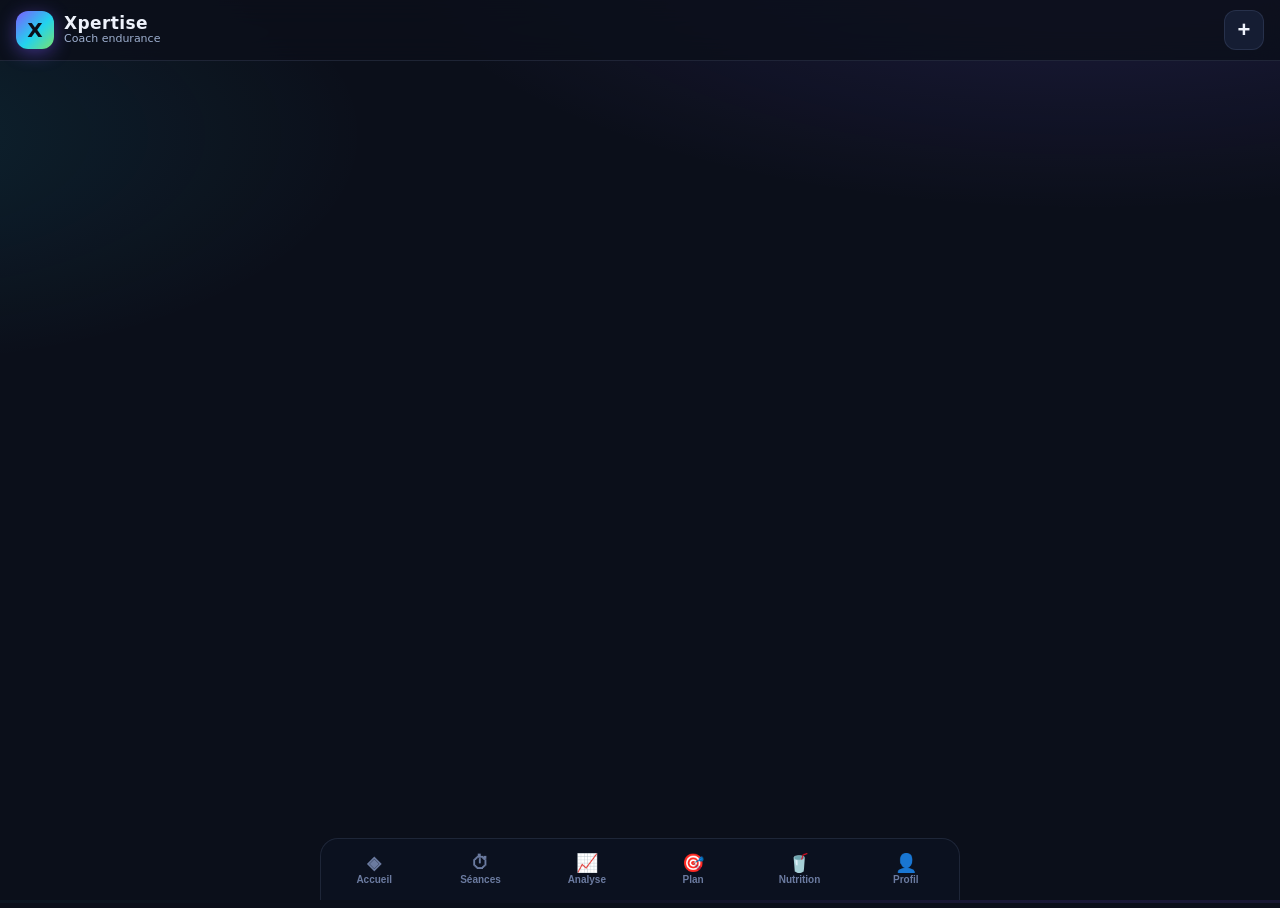
==== commit 54ff66e6: "Le hub orbital devient l'écran d'accueil principal - Hub extrait en module réutilisable (js/views/hu" ====
--- a/dashboard-v2.html
+++ b/dashboard-v2.html
@@ -2,473 +2,10 @@
 <html lang="fr">
 <head>
   <meta charset="UTF-8">
-  <meta name="viewport" content="width=device-width, initial-scale=1, viewport-fit=cover">
-  <meta name="theme-color" content="#0b0f1a">
-  <title>Xpertise · Dashboard bêta</title>
-  <link rel="icon" href="icons/icon-192.png">
-  <link rel="stylesheet" href="css/style.css">
-  <style>
-    /* ===== Dashboard v2 — hub orbital interactif ===== */
-    .v2 { max-width: 640px; margin: 0 auto; padding: 18px 14px calc(40px + env(safe-area-inset-bottom, 0px)); }
-    .v2-back { display: inline-flex; align-items: center; gap: 6px; color: var(--txt-2); text-decoration: none; font-size: 13px; font-weight: 700; padding: 8px 14px; border: 1px solid var(--line); border-radius: 999px; background: var(--card); }
-
-    /* --- Titre expressif multicolore --- */
-    .v2-title { text-align: center; margin: 26px 0 4px; font-weight: 900; letter-spacing: -.5px; line-height: 1.15; font-size: clamp(26px, 8vw, 42px); }
-    .v2-title span { display: inline-block; }
-    .w-run   { color: #ff6b4a; transform: rotate(-2deg); }
-    .w-plus  { color: var(--txt-3); font-weight: 700; font-size: .8em; }
-    .w-trail { color: #a3e635; transform: rotate(1.5deg); }
-    .w-bike  { color: #38bdf8; transform: rotate(-1deg); }
-    .w-forme { color: #7c5cff; transform: rotate(1deg); }
-    .w-nutri { color: #22d3ee; transform: rotate(-1.5deg); }
-    .v2-sub { text-align: center; color: var(--txt-2); font-size: clamp(10.5px, 3.2vw, 13px); font-weight: 800; letter-spacing: 2px; text-transform: uppercase; margin: 10px 0 6px; white-space: nowrap; }
-    .v2-sub::before, .v2-sub::after { content: "——"; letter-spacing: -2px; margin: 0 8px; color: var(--txt-3); }
-    .v2-hint { text-align: center; color: var(--accent-2); font-size: 11.5px; font-weight: 700; margin-top: 2px; }
-
-    /* --- Hub orbital --- */
-    .hub-wrap { position: relative; }
-    .hub { position: relative; width: 100%; max-width: 480px; aspect-ratio: 1 / 1.05; margin: 44px auto 0; }
-    .hub svg.wires { position: absolute; inset: 0; width: 100%; height: 100%; pointer-events: none; }
-    .hub-item, .hub-center { cursor: pointer; -webkit-tap-highlight-color: transparent; user-select: none; }
-    .hub-item {
-      position: absolute; transform: translate(-50%, -50%);
-      display: flex; flex-direction: column; align-items: center; gap: 5px; text-align: center;
-      animation: bob 5s ease-in-out infinite;
-      transition: opacity .18s ease;
-      max-width: 108px;
-    }
-    .hub-item:nth-child(odd) { animation-delay: -2.5s; }
-    @keyframes bob { 0%,100% { margin-top: 0; } 50% { margin-top: -7px; } }
-    .hub.swapping .hub-item { opacity: 0; }
-    .hub.swapping .hub-center { opacity: 0; }
-    .hub-center { transition: opacity .18s ease; }
-    .hub-tile {
-      width: clamp(50px, 14vw, 64px); height: clamp(50px, 14vw, 64px);
-      border-radius: 18px; display: grid; place-items: center;
-      font-size: clamp(22px, 6.5vw, 28px);
-      background: var(--card); border: 1px solid var(--line);
-      box-shadow: 0 10px 26px rgba(3, 6, 18, .5);
-      transition: transform .12s;
-    }
-    .hub-item:active .hub-tile { transform: scale(.9); }
-    .hub-name { font-size: 11.5px; font-weight: 800; line-height: 1.15; }
-    .hub-val { font-size: 10px; font-weight: 800; letter-spacing: .3px; text-transform: uppercase; line-height: 1.2; }
-    .hv-run { color: #ff6b4a; } .hv-trail { color: #a3e635; } .hv-bike { color: #38bdf8; }
-    .hv-rest { color: #93c5fd; } .hv-load { color: #fbbf24; } .hv-perf { color: #22d3ee; } .hv-muted { color: var(--txt-3); }
-    .hub-center {
-      position: absolute; left: 50%; top: 44.7%; transform: translate(-50%, -50%);
-      width: clamp(118px, 33vw, 148px); height: clamp(118px, 33vw, 148px); border-radius: 50%;
-      display: flex; flex-direction: column; align-items: center; justify-content: center; gap: 2px;
-      background: radial-gradient(circle at 30% 25%, rgba(124,92,255,.5), rgba(34,211,238,.15) 70%), var(--card-2);
-      border: 1px solid rgba(124, 92, 255, .5);
-      box-shadow: 0 0 60px rgba(124, 92, 255, .35), 0 18px 40px rgba(3,6,18,.6);
-      text-align: center; padding: 8px;
-    }
-    .hub-center .c-ico { font-size: 26px; line-height: 1; }
-    .hub-center .c-lab { font-size: 10px; font-weight: 800; letter-spacing: 1.5px; color: var(--txt-2); text-transform: uppercase; }
-    .hub-center .c-val { font-size: clamp(24px, 8vw, 34px); font-weight: 900; letter-spacing: -1px; background: var(--grad-hero); -webkit-background-clip: text; background-clip: text; color: transparent; line-height: 1.05; }
-    .hub-center .c-tag { font-size: 10px; font-weight: 800; }
-    .hub-back {
-      position: absolute; left: 2px; top: -36px; z-index: 5;
-      display: none; align-items: center; gap: 5px;
-      background: var(--card); border: 1px solid rgba(124,92,255,.5); color: var(--txt);
-      font-size: 12px; font-weight: 800; padding: 7px 13px; border-radius: 999px; cursor: pointer;
-    }
-    .hub-back.on { display: inline-flex; }
-
-    /* --- Fiche détail sous le hub --- */
-    .hub-detail { max-width: 480px; margin: 6px auto 0; }
-    .hub-detail .card { animation: viewIn .25s ease; }
-    .hd-grid { display: grid; grid-template-columns: repeat(3, 1fr); gap: 10px; margin-top: 10px; }
-    .hd-grid .stat .v { font-size: 17px; }
-
-    /* --- Mini-écrans --- */
-    .screens { display: flex; gap: 10px; margin-top: 26px; overflow-x: auto; padding: 6px 2px 14px; scroll-snap-type: x mandatory; }
-    .screens::-webkit-scrollbar { display: none; }
-    .mini {
-      flex: 0 0 150px; scroll-snap-align: start;
-      background: var(--card); border: 1px solid var(--line); border-radius: 16px;
-      padding: 10px 10px 12px; box-shadow: 0 12px 28px rgba(3,6,18,.45);
-      display: flex; flex-direction: column; gap: 6px;
-    }
-    .mini h4 { font-size: 10px; text-transform: uppercase; letter-spacing: .8px; color: var(--txt-3); font-weight: 800; }
-    .mini .big { font-size: 17px; font-weight: 900; letter-spacing: -.3px; }
-    .mini svg { width: 100%; height: auto; }
-    .mini table { width: 100%; border-collapse: collapse; font-size: 9.5px; font-variant-numeric: tabular-nums; }
-    .mini td { padding: 3px 2px; border-top: 1px solid var(--line); color: var(--txt-2); }
-    .mini td b { color: var(--txt); }
-    .mini .bars { display: grid; gap: 5px; }
-    .mini .bars .brow { display: grid; grid-template-columns: 44px 1fr 26px; gap: 5px; align-items: center; font-size: 9px; color: var(--txt-2); font-weight: 700; }
-    .mini .bars i { display: block; height: 8px; border-radius: 4px; }
-
-    /* --- Badges bas --- */
-    .v2-badges { display: flex; flex-wrap: wrap; justify-content: center; gap: 8px 6px; margin-top: 16px; padding: 14px 10px; border: 1px solid var(--line); border-radius: 16px; background: var(--card); }
-    .v2-badge { display: flex; align-items: center; gap: 8px; font-size: 11px; font-weight: 800; color: var(--txt-2); padding: 4px 10px; }
-    .v2-badge + .v2-badge { border-left: 1px solid var(--line); }
-    .v2-badge .bi { font-size: 17px; }
-
-    .v2-cta { display: flex; justify-content: center; margin-top: 22px; }
-    .v2-cta a {
-      display: inline-flex; align-items: center; gap: 10px; text-decoration: none;
-      background: #eef2fb; color: #0b0f1a; font-weight: 900; font-size: 18px;
-      padding: 14px 30px; border-radius: 999px; box-shadow: 0 14px 34px rgba(238,242,251,.18);
-      transition: transform .15s;
-    }
-    .v2-cta a:active { transform: scale(.96); }
-    .v2-note { text-align: center; color: var(--txt-3); font-size: 11.5px; margin-top: 14px; line-height: 1.6; }
-
-    @media (prefers-reduced-motion: reduce) { .hub-item { animation: none !important; } }
-  </style>
+  <meta http-equiv="refresh" content="0;url=./index.html#dashboard">
+  <title>Xpertise</title>
 </head>
-<body>
-  <div class="v2">
-    <a class="v2-back" href="./index.html#dashboard">← Xpertise classique</a>
-
-    <h1 class="v2-title">
-      <span class="w-run">COURSE</span> <span class="w-plus">+</span>
-      <span class="w-trail">TRAIL</span> <span class="w-plus">+</span>
-      <span class="w-bike">VÉLO</span><br>
-      <span class="w-plus">+</span> <span class="w-forme">FORME</span>
-      <span class="w-plus">+</span> <span class="w-nutri">NUTRITION</span>
-    </h1>
-    <div class="v2-sub">Ton tableau de bord complet</div>
-    <div class="v2-hint">👆 Touchez une carte pour explorer · le centre pour revenir</div>
-
-    <div class="hub-wrap">
-      <div class="hub" id="hub"><button class="hub-back" id="hub-back-btn">←</button></div>
-    </div>
-    <div class="hub-detail" id="hub-detail"></div>
-
-    <div class="screens" id="screens"></div>
-
-    <div class="v2-badges">
-      <div class="v2-badge"><span class="bi">📈</span>Charge<br>scientifique</div>
-      <div class="v2-badge"><span class="bi">🎯</span>Plans<br>personnalisés</div>
-      <div class="v2-badge"><span class="bi">🥤</span>Nutrition<br>d'effort</div>
-    </div>
-
-    <div class="v2-cta"><a href="./index.html#dashboard">🔗 Ouvrir l'app complète</a></div>
-    <p class="v2-note" id="v2-note"></p>
-  </div>
-
-  <script type="module">
-    import { db } from './js/db.js';
-    import { fmt, currentFitness, weeklyStats, fitnessSeries, perfReference, predictionTable, workoutLoad, daysBetween, todayIso, estimateHrMax } from './js/metrics.js';
-    import { fitnessChart, weeklyBars, donut, sparkline } from './js/charts.js';
-    import { tsbLabel, coachContext } from './js/advice.js';
-
-    let { workouts, profile, goal, plan } = db.get();
-    let demo = false;
-
-    // pas encore de données → jeu de démonstration (non enregistré)
-    if (!workouts.length) {
-      demo = true;
-      const iso = o => { const d = new Date(); d.setDate(d.getDate() + o); return d.toISOString().slice(0, 10); };
-      workouts = [];
-      for (let wk = 9; wk >= 0; wk--) {
-        const f = wk % 4 === 1 ? .6 : 1;
-        workouts.push({ id: 'da' + wk, sport: 'run', date: iso(-wk * 7 - 5), title: 'VMA 8x400', durationMin: Math.round(55 * f), distanceKm: +(9.5 * f).toFixed(1), elevGain: 40, avgHr: 168 });
-        workouts.push({ id: 'db' + wk, sport: 'run', date: iso(-wk * 7 - 3), title: 'Endurance fondamentale', durationMin: Math.round(50 * f), distanceKm: +(8 * f).toFixed(1), elevGain: 60, avgHr: 138 });
-        if (wk % 2 === 0) workouts.push({ id: 'dc' + wk, sport: 'bike', date: iso(-wk * 7 - 2), title: 'Sortie vélo Z2', durationMin: Math.round(110 * f), distanceKm: Math.round(50 * f), elevGain: 450, avgHr: 130 });
-        workouts.push({ id: 'dd' + wk, sport: wk % 3 === 0 ? 'trail' : 'run', date: iso(-wk * 7 - 1), title: wk % 3 === 0 ? 'Sortie longue trail' : 'Sortie longue', durationMin: Math.round((95 + (9 - wk) * 5) * f), distanceKm: +((14 + (9 - wk) * .8) * f).toFixed(1), elevGain: wk % 3 === 0 ? 700 : 120, avgHr: 146 });
-        workouts.push({ id: 'dr' + wk, sport: 'rest', date: iso(-wk * 7), durationMin: 0, steps: 9000 });
-      }
-      workouts.push({ id: 'drace', sport: 'run', date: iso(-9), title: '10 km de Saint-Denis', durationMin: 41, distanceKm: 10, elevGain: 20, avgHr: 179, isRace: true });
-      profile = { ...profile, hrMax: profile.hrMax || 190, hrRest: profile.hrRest || 52, weightKg: profile.weightKg || 68 };
-    }
-    workouts.sort((a, b) => b.date.localeCompare(a.date));
-
-    const fit = currentFitness(workouts, profile);
-    const tsb = tsbLabel(fit.tsb);
-    const weeks = weeklyStats(workouts, profile, 8);
-    const today = todayIso();
-    const in28 = w => daysBetween(w.date, today) >= 0 && daysBetween(w.date, today) < 28;
-    const cnt = s => workouts.filter(w => w.sport === s && in28(w)).length;
-    const sum = (s, k) => Math.round(workouts.filter(w => w.sport === s && in28(w)).reduce((a, w) => a + (w[k] || 0), 0));
-    const pref = perfReference(workouts, profile);
-    const ctx = coachContext({ workouts, profile, goal, plan });
-    const tagCol = { bad: '#f87171', warn: '#fbbf24', info: '#9fb0d0', good: '#34d399' };
-
-    const SPORTS = {
-      run: { ico: '🏃', name: 'Course', col: '#ff6b4a', cls: 'hv-run' },
-      trail: { ico: '⛰️', name: 'Trail', col: '#a3e635', cls: 'hv-trail' },
-      bike: { ico: '🚴', name: 'Vélo', col: '#38bdf8', cls: 'hv-bike' },
-      rest: { ico: '😴', name: 'Repos', col: '#93c5fd', cls: 'hv-rest' },
-    };
-
-    // ================= Hub interactif =================
-    const hubEl = document.getElementById('hub');
-    const backBtn = document.getElementById('hub-back-btn');
-    const detailEl = document.getElementById('hub-detail');
-    const POS = [[50, 9], [13, 30], [87, 30], [16, 82], [84, 82]]; // top, gauche, droite, bas-g, bas-d
-    const CENTER = [50, 47];
-
-    function speedTxt(w) {
-      if (!w.distanceKm || !w.durationMin) return '';
-      return w.sport === 'bike' ? fmt.speed(w.distanceKm / (w.durationMin / 60)) : fmt.pace(w.durationMin / w.distanceKm);
-    }
-
-    function workoutSat(w) {
-      const sp = SPORTS[w.sport];
-      return {
-        ico: w.isRace ? '🏁' : sp.ico,
-        name: fmt.dateShort(w.date),
-        val: w.sport === 'rest' ? (w.steps ? Math.round(w.steps / 1000) + 'k pas' : 'repos') : (w.distanceKm ? fmt.km(w.distanceKm) : fmt.dur(w.durationMin)),
-        cls: sp.cls, col: sp.col,
-        action: () => showWorkoutDetail(w),
-      };
-    }
-
-    function rootState() {
-      return {
-        center: { ico: '', lab: 'Forme', val: (fit.tsb > 0 ? '+' : '') + Math.round(fit.tsb), tag: tsb.label, tagCol: tagCol[tsb.cls] },
-        sats: [
-          { ico: '🏃', name: 'Course', val: cnt('run') + ' séances', cls: 'hv-run', col: '#ff6b4a', action: () => go({ level: 'sport', sport: 'run' }) },
-          { ico: '⛰️', name: 'Trail', val: sum('trail', 'elevGain') + ' m D+', cls: 'hv-trail', col: '#a3e635', action: () => go({ level: 'sport', sport: 'trail' }) },
-          { ico: '🚴', name: 'Vélo', val: fmt.dur(sum('bike', 'durationMin')), cls: 'hv-bike', col: '#38bdf8', action: () => go({ level: 'sport', sport: 'bike' }) },
-          { ico: '😴', name: 'Repos', val: cnt('rest') + ' jours', cls: 'hv-rest', col: '#93c5fd', action: () => go({ level: 'sport', sport: 'rest' }) },
-          { ico: '⚡', name: 'Charge', val: 'CTL ' + fit.ctl, cls: 'hv-load', col: '#fbbf24', action: () => go({ level: 'charge' }) },
-        ],
-      };
-    }
-
-    function sportState(sport) {
-      const sp = SPORTS[sport];
-      const recent = workouts.filter(w => w.sport === sport).slice(0, 3);
-      const sats = recent.map(workoutSat);
-      if (sport === 'run' || sport === 'trail') {
-        if (pref) sats.push({ ico: '⚡', name: 'Perf', val: 'VMA ' + pref.vma.toFixed(1), cls: 'hv-perf', col: '#22d3ee', action: () => showPerfDetail(sport) });
-        sats.push({ ico: '📊', name: 'Stats 28 j', val: sum(sport, 'distanceKm') + ' km', cls: sp.cls, col: sp.col, action: () => showStatsDetail(sport) });
-      } else if (sport === 'bike') {
-        sats.push({ ico: '⚡', name: 'Perf', val: profile.ftp ? 'FTP ' + profile.ftp + ' W' : 'FTP ?', cls: 'hv-perf', col: '#22d3ee', action: () => showPerfDetail(sport) });
-        sats.push({ ico: '📊', name: 'Stats 28 j', val: sum('bike', 'distanceKm') + ' km', cls: sp.cls, col: sp.col, action: () => showStatsDetail(sport) });
-      } else { // rest
-        const rests = workouts.filter(w => w.sport === 'rest' && in28(w));
-        const avgSteps = rests.length ? Math.round(rests.reduce((a, w) => a + (w.steps || 0), 0) / rests.length) : 0;
-        sats.push({ ico: '🚶', name: 'Pas moyens', val: avgSteps ? avgSteps.toLocaleString('fr-FR') : '—', cls: 'hv-rest', col: '#93c5fd', action: () => showRestDetail() });
-        sats.push({ ico: '🔥', name: 'Sans repos', val: ctx.daysSinceRest + ' j', cls: ctx.daysSinceRest > 10 ? 'hv-load' : 'hv-muted', col: '#fbbf24', action: () => showRestDetail() });
-      }
-      const label28 = sport === 'rest' ? cnt('rest') + ' j / 28 j' : cnt(sport) + ' séances / 28 j';
-      return {
-        parent: 'root',
-        center: { ico: sp.ico, lab: sp.name, val: String(sport === 'rest' ? cnt('rest') : cnt(sport)), tag: label28, tagCol: sp.col },
-        sats,
-      };
-    }
-
-    function chargeState() {
-      const acCls = ctx.acRatio > 1.5 ? '#f87171' : ctx.acRatio > 1.3 ? '#fbbf24' : ctx.acRatio < 0.8 ? '#9fb0d0' : '#34d399';
-      return {
-        parent: 'root',
-        center: { ico: '⚡', lab: 'Charge', val: String(fit.ctl), tag: 'CTL · fitness 42 j', tagCol: '#fbbf24' },
-        sats: [
-          { ico: '🔥', name: 'Fatigue', val: 'ATL ' + fit.atl, cls: 'hv-run', col: '#fb923c', action: () => showChargeDetail() },
-          { ico: '🧘', name: 'Forme', val: 'TSB ' + (fit.tsb > 0 ? '+' : '') + fit.tsb, cls: 'hv-perf', col: '#34d399', action: () => showChargeDetail() },
-          { ico: '⚖️', name: 'ACWR', val: String(ctx.acRatio), cls: 'hv-load', col: acCls, action: () => showChargeDetail() },
-          { ico: '🔁', name: 'Monotonie', val: String(ctx.monotony), cls: ctx.monotony > 2 ? 'hv-run' : 'hv-muted', col: '#a78bfa', action: () => showChargeDetail() },
-          { ico: '🎚️', name: '80/20', val: ctx.pctLowIntensity + '% facile', cls: ctx.pctLowIntensity < 70 ? 'hv-load' : 'hv-trail', col: '#a3e635', action: () => showChargeDetail() },
-        ],
-      };
-    }
-
-    let current = { level: 'root' };
-    function stateFor(s) {
-      if (s.level === 'sport') return sportState(s.sport);
-      if (s.level === 'charge') return chargeState();
-      return rootState();
-    }
-
-    function renderHub() {
-      const st = stateFor(current);
-      const [cx, cy] = CENTER;
-      const wires = st.sats.map((s, i) => {
-        const [x, y] = POS[i];
-        const mx = cx + (x - cx) * 0.55, my = cy + (y - cy) * 0.55;
-        return `<line x1="${cx}" y1="${cy}" x2="${x}" y2="${y}" stroke="rgba(148,170,220,.28)" stroke-width=".45" stroke-dasharray="1.6 1.8"/>
-          <circle cx="${mx}" cy="${my}" r="1.5" fill="${s.col}"/>
-          <circle cx="${mx}" cy="${my}" r="2.6" fill="none" stroke="${s.col}" stroke-width=".35" opacity=".5"/>`;
-      }).join('');
-      hubEl.innerHTML = `
-        <button class="hub-back ${st.parent ? 'on' : ''}" id="hub-back-btn">← Retour</button>
-        <svg class="wires" viewBox="0 0 100 105" preserveAspectRatio="none">
-          <circle cx="${cx}" cy="${cy}" r="26" fill="none" stroke="rgba(148,170,220,.2)" stroke-width=".4" stroke-dasharray="2 2.4"/>
-          ${wires}
-        </svg>
-        ${st.sats.map((s, i) => `
-          <div class="hub-item" data-i="${i}" style="left:${POS[i][0]}%;top:${POS[i][1] / 1.05}%">
-            <div class="hub-tile">${s.ico}</div>
-            <div class="hub-name">${s.name}</div>
-            <div class="hub-val ${s.cls}">${s.val}</div>
-          </div>`).join('')}
-        <div class="hub-center" id="hub-center" title="${st.parent ? 'Revenir' : 'Votre forme'}">
-          ${st.center.ico ? `<span class="c-ico">${st.center.ico}</span>` : ''}
-          <span class="c-lab">${st.center.lab}</span>
-          <span class="c-val">${st.center.val}</span>
-          <span class="c-tag" style="color:${st.center.tagCol}">${st.center.tag}</span>
-        </div>`;
-      hubEl.querySelectorAll('.hub-item').forEach(el =>
-        el.addEventListener('click', () => st.sats[+el.dataset.i]?.action?.()));
-      hubEl.querySelector('#hub-center').addEventListener('click', () => { if (st.parent) go({ level: 'root' }); });
-      hubEl.querySelector('#hub-back-btn')?.addEventListener('click', () => go({ level: 'root' }));
-    }
-
-    function go(next) {
-      current = next;
-      detailEl.innerHTML = '';
-      hubEl.classList.add('swapping');
-      setTimeout(() => { renderHub(); hubEl.classList.remove('swapping'); }, 190);
-    }
-
-    // ---------- Fiches détail ----------
-    function detailCard(html) {
-      detailEl.innerHTML = `<div class="card glow">${html}</div>`;
-      detailEl.scrollIntoView({ behavior: 'smooth', block: 'nearest' });
-    }
-
-    function showWorkoutDetail(w) {
-      const sp = SPORTS[w.sport];
-      if (w.sport === 'rest') {
-        detailCard(`<h3>😴 Jour de repos · ${fmt.date(w.date)}</h3>
-          <div class="hd-grid">
-            <div class="stat"><span class="l">Pas</span><span class="v">${w.steps ? w.steps.toLocaleString('fr-FR') : '—'}</span></div>
-            <div class="stat"><span class="l">Charge NEAT</span><span class="v">+${workoutLoad(w, profile)}</span></div>
-            <div class="stat"><span class="l">Type</span><span class="v" style="font-size:13px">${w.steps > 6000 ? 'actif' : 'complet'}</span></div>
-          </div>
-          ${w.notes ? `<p class="muted mt12">📝 ${w.notes}</p>` : ''}`);
-        return;
-      }
-      detailCard(`<h3>${w.isRace ? '🏁' : sp.ico} ${w.title || sp.name} <span class="badge" style="margin-left:6px">${fmt.date(w.date)}</span></h3>
-        <div class="hd-grid">
-          <div class="stat"><span class="l">Durée</span><span class="v">${fmt.dur(w.durationMin)}</span></div>
-          <div class="stat"><span class="l">Distance</span><span class="v">${w.distanceKm ? fmt.km(w.distanceKm) : '—'}</span></div>
-          <div class="stat"><span class="l">${w.sport === 'bike' ? 'Vitesse' : 'Allure'}</span><span class="v" style="font-size:14px">${speedTxt(w) || '—'}</span></div>
-          <div class="stat"><span class="l">D+</span><span class="v">${w.elevGain ? w.elevGain + ' m' : '—'}</span></div>
-          <div class="stat"><span class="l">FC moy</span><span class="v">${w.avgHr || '—'}</span></div>
-          <div class="stat"><span class="l">Charge</span><span class="v">${workoutLoad(w, profile)}</span></div>
-        </div>
-        ${w.series?.hr ? `<div class="mt12">${sparkline(w.series.hr, { width: 420, height: 60, color: '#ff6b4a' })}</div>` : ''}
-        ${w.series?.elev ? `<div class="mt8">${sparkline(w.series.elev, { width: 420, height: 60, color: '#a3e635' })}</div>` : ''}
-        ${w.notes ? `<p class="muted mt8 small">📝 ${w.notes}</p>` : ''}
-        <p class="mt12"><a href="./index.html#workouts" style="color:var(--accent-2);font-weight:700;font-size:13px;text-decoration:none">Ouvrir dans Mes séances →</a></p>`);
-    }
-
-    function showPerfDetail(sport) {
-      if (sport === 'bike') {
-        const wkg = profile.ftp && profile.weightKg ? (profile.ftp / profile.weightKg).toFixed(1) : null;
-        detailCard(`<h3>⚡ Performance vélo</h3>
-          <div class="hd-grid">
-            <div class="stat"><span class="l">FTP</span><span class="v">${profile.ftp ? profile.ftp + ' W' : '—'}</span></div>
-            <div class="stat"><span class="l">w/kg</span><span class="v">${wkg || '—'}</span></div>
-            <div class="stat"><span class="l">28 j</span><span class="v">${fmt.dur(sum('bike', 'durationMin'))}</span></div>
-          </div>
-          ${!profile.ftp ? '<p class="muted mt12 small">Renseignez votre FTP (test 20 min) dans l\'onglet Analyse → Tests de terrain.</p>' : ''}`);
-        return;
-      }
-      if (!pref) return;
-      detailCard(`<h3>⚡ Performance ${sport === 'trail' ? 'trail' : 'course'}</h3>
-        <p class="muted small">VMA ${pref.source === 'profile' ? 'du profil (test)' : 'estimée'} : <b style="color:var(--txt)">${pref.vma.toFixed(1)} km/h</b> · VO2max ≈ <b style="color:var(--txt)">${Math.round(pref.vma * 3.5)}</b> ml/min/kg</p>
-        <div class="tbl-wrap mt12"><table class="tbl" style="min-width:0">
-          <tr><th>Distance</th><th>Prédit</th></tr>
-          ${predictionTable(pref.refDistKm, pref.refTimeMin).slice(0, 4).map(p =>
-            `<tr><td>${p.label}</td><td><b>${fmt.durSec(p.timeMin * 60)}</b></td></tr>`).join('')}
-        </table></div>`);
-    }
-
-    function showStatsDetail(sport) {
-      const sp = SPORTS[sport];
-      const list = workouts.filter(w => w.sport === sport && in28(w));
-      const best = list.filter(w => w.distanceKm && w.durationMin).sort((a, b) => (b.distanceKm / b.durationMin) - (a.distanceKm / a.durationMin))[0];
-      detailCard(`<h3>${sp.ico} ${sp.name} — 28 derniers jours</h3>
-        <div class="hd-grid">
-          <div class="stat"><span class="l">Séances</span><span class="v">${list.length}</span></div>
-          <div class="stat"><span class="l">Distance</span><span class="v">${sum(sport, 'distanceKm')} km</span></div>
-          <div class="stat"><span class="l">Temps</span><span class="v" style="font-size:15px">${fmt.dur(sum(sport, 'durationMin'))}</span></div>
-          <div class="stat"><span class="l">D+</span><span class="v">${sum(sport, 'elevGain')} m</span></div>
-          <div class="stat"><span class="l">FC moy</span><span class="v">${list.filter(w => w.avgHr).length ? Math.round(list.reduce((a, w) => a + (w.avgHr || 0), 0) / list.filter(w => w.avgHr).length) : '—'}</span></div>
-          <div class="stat"><span class="l">Meilleure ${sport === 'bike' ? 'vitesse' : 'allure'}</span><span class="v" style="font-size:13px">${best ? speedTxt(best) : '—'}</span></div>
-        </div>`);
-    }
-
-    function showRestDetail() {
-      const rests = workouts.filter(w => w.sport === 'rest' && in28(w));
-      const avgSteps = rests.length ? Math.round(rests.reduce((a, w) => a + (w.steps || 0), 0) / rests.length) : 0;
-      detailCard(`<h3>😴 Récupération — 28 jours</h3>
-        <div class="hd-grid">
-          <div class="stat"><span class="l">Jours de repos</span><span class="v">${rests.length}</span></div>
-          <div class="stat"><span class="l">Pas moyens</span><span class="v" style="font-size:16px">${avgSteps ? avgSteps.toLocaleString('fr-FR') : '—'}</span></div>
-          <div class="stat"><span class="l">Sans repos</span><span class="v">${ctx.daysSinceRest} j</span></div>
-        </div>
-        <p class="muted mt12 small">${ctx.daysSinceRest > 13 ? '⚠️ Plus de 13 jours sans repos complet : planifiez-en un — c\'est pendant le repos que les adaptations se consolident.' : '✅ Rythme de récupération correct. Objectif : 1 jour de repos complet par semaine minimum.'}</p>`);
-    }
-
-    function showChargeDetail() {
-      detailCard(`<h3>⚡ Charge d'entraînement</h3>
-        <div class="hd-grid">
-          <div class="stat"><span class="l">CTL fitness</span><span class="v">${fit.ctl}</span></div>
-          <div class="stat"><span class="l">ATL fatigue</span><span class="v">${fit.atl}</span></div>
-          <div class="stat"><span class="l">TSB forme</span><span class="v">${fit.tsb > 0 ? '+' : ''}${fit.tsb}</span></div>
-          <div class="stat"><span class="l">ACWR</span><span class="v">${ctx.acRatio}</span></div>
-          <div class="stat"><span class="l">Monotonie</span><span class="v">${ctx.monotony}</span></div>
-          <div class="stat"><span class="l">Basse intensité</span><span class="v">${ctx.pctLowIntensity}%</span></div>
-        </div>
-        <p class="muted mt12 small">${tsb.text} Zone ACWR sûre : 0,8-1,3 · monotonie &lt; 2 · cible 80 % du temps en Z1-Z2. Détails et bulles ⓘ dans l'onglet Analyse.</p>`);
-    }
-
-    renderHub();
-
-    // ================= Mini-écrans =================
-    const series = fitnessSeries(workouts, profile, 60);
-    const lastHr = workouts.find(w => w.series?.hr?.length)?.series.hr;
-    const bySport = [
-      { l: 'Course', v: sum('run', 'durationMin'), c: '#ff6b4a' },
-      { l: 'Trail', v: sum('trail', 'durationMin'), c: '#a3e635' },
-      { l: 'Vélo', v: sum('bike', 'durationMin'), c: '#38bdf8' },
-    ];
-    const maxSport = Math.max(1, ...bySport.map(b => b.v));
-
-    document.getElementById('screens').innerHTML = `
-      <div class="mini">
-        <h4>Forme 60 j</h4>
-        <span class="big" style="color:#7c5cff">CTL ${fit.ctl}</span>
-        ${fitnessChart(series, { width: 260, height: 120 })}
-      </div>
-      <div class="mini">
-        <h4>Volume hebdo</h4>
-        <span class="big" style="color:#22d3ee">${fmt.dur(weeks.at(-1)?.durationMin || 0)}</span>
-        ${weeklyBars(weeks.slice(-6), 'durationMin', { width: 260, height: 120, color: '#22d3ee' })}
-      </div>
-      <div class="mini">
-        <h4>Répartition 28 j</h4>
-        <div class="bars" style="margin-top:4px">
-          ${bySport.map(b => `<div class="brow"><span>${b.l}</span><span style="background:rgba(148,170,220,.12);border-radius:4px"><i style="width:${Math.round(b.v / maxSport * 100)}%;background:${b.c}"></i></span><span>${Math.round(b.v / 60)}h</span></div>`).join('')}
-        </div>
-        <div style="display:flex;justify-content:center;margin-top:6px">${donut(bySport.map(b => ({ value: b.v, color: b.c })), { size: 86, stroke: 12 })}</div>
-      </div>
-      ${pref ? `<div class="mini">
-        <h4>Prédictions</h4>
-        <span class="big" style="color:#a3e635">VMA ${pref.vma.toFixed(1)}</span>
-        <table>${predictionTable(pref.refDistKm, pref.refTimeMin).slice(0, 4).map(p =>
-          `<tr><td>${p.label.replace(/ \(.*\)/, '')}</td><td style="text-align:right"><b>${fmt.durSec(p.timeMin * 60)}</b></td></tr>`).join('')}</table>
-      </div>` : ''}
-      ${lastHr ? `<div class="mini">
-        <h4>Dernière FC</h4>
-        <span class="big" style="color:#ff6b4a">♥ ${Math.max(...lastHr)} max</span>
-        ${sparkline(lastHr, { width: 260, height: 90, color: '#ff6b4a' })}
-      </div>` : `<div class="mini">
-        <h4>Cette semaine</h4>
-        <span class="big" style="color:#fbbf24">${weeks.at(-1)?.count || 0} séances</span>
-        <table>
-          <tr><td>Distance</td><td style="text-align:right"><b>${Math.round(weeks.at(-1)?.distanceKm || 0)} km</b></td></tr>
-          <tr><td>D+</td><td style="text-align:right"><b>${Math.round(weeks.at(-1)?.elevGain || 0)} m</b></td></tr>
-          <tr><td>Charge</td><td style="text-align:right"><b>${Math.round(weeks.at(-1)?.load || 0)}</b></td></tr>
-          <tr><td>Repos</td><td style="text-align:right"><b>😴 ${weeks.at(-1)?.restCount || 0}</b></td></tr>
-        </table>
-      </div>`}
-    `;
-
-    document.getElementById('v2-note').textContent = demo
-      ? 'Aperçu avec des données de démonstration — vos vraies données apparaîtront ici dès vos premières séances.'
-      : 'Dashboard bêta alimenté par vos données réelles — dites-moi ce que vous en pensez !';
-  </script>
+<body style="background:#0b0f1a;color:#eef2fb;font-family:system-ui;display:grid;place-items:center;min-height:100dvh">
+  <p>Le dashboard orbital est maintenant l'écran d'accueil de l'app — <a href="./index.html#dashboard" style="color:#22d3ee">ouvrir Xpertise</a>.</p>
 </body>
 </html>
